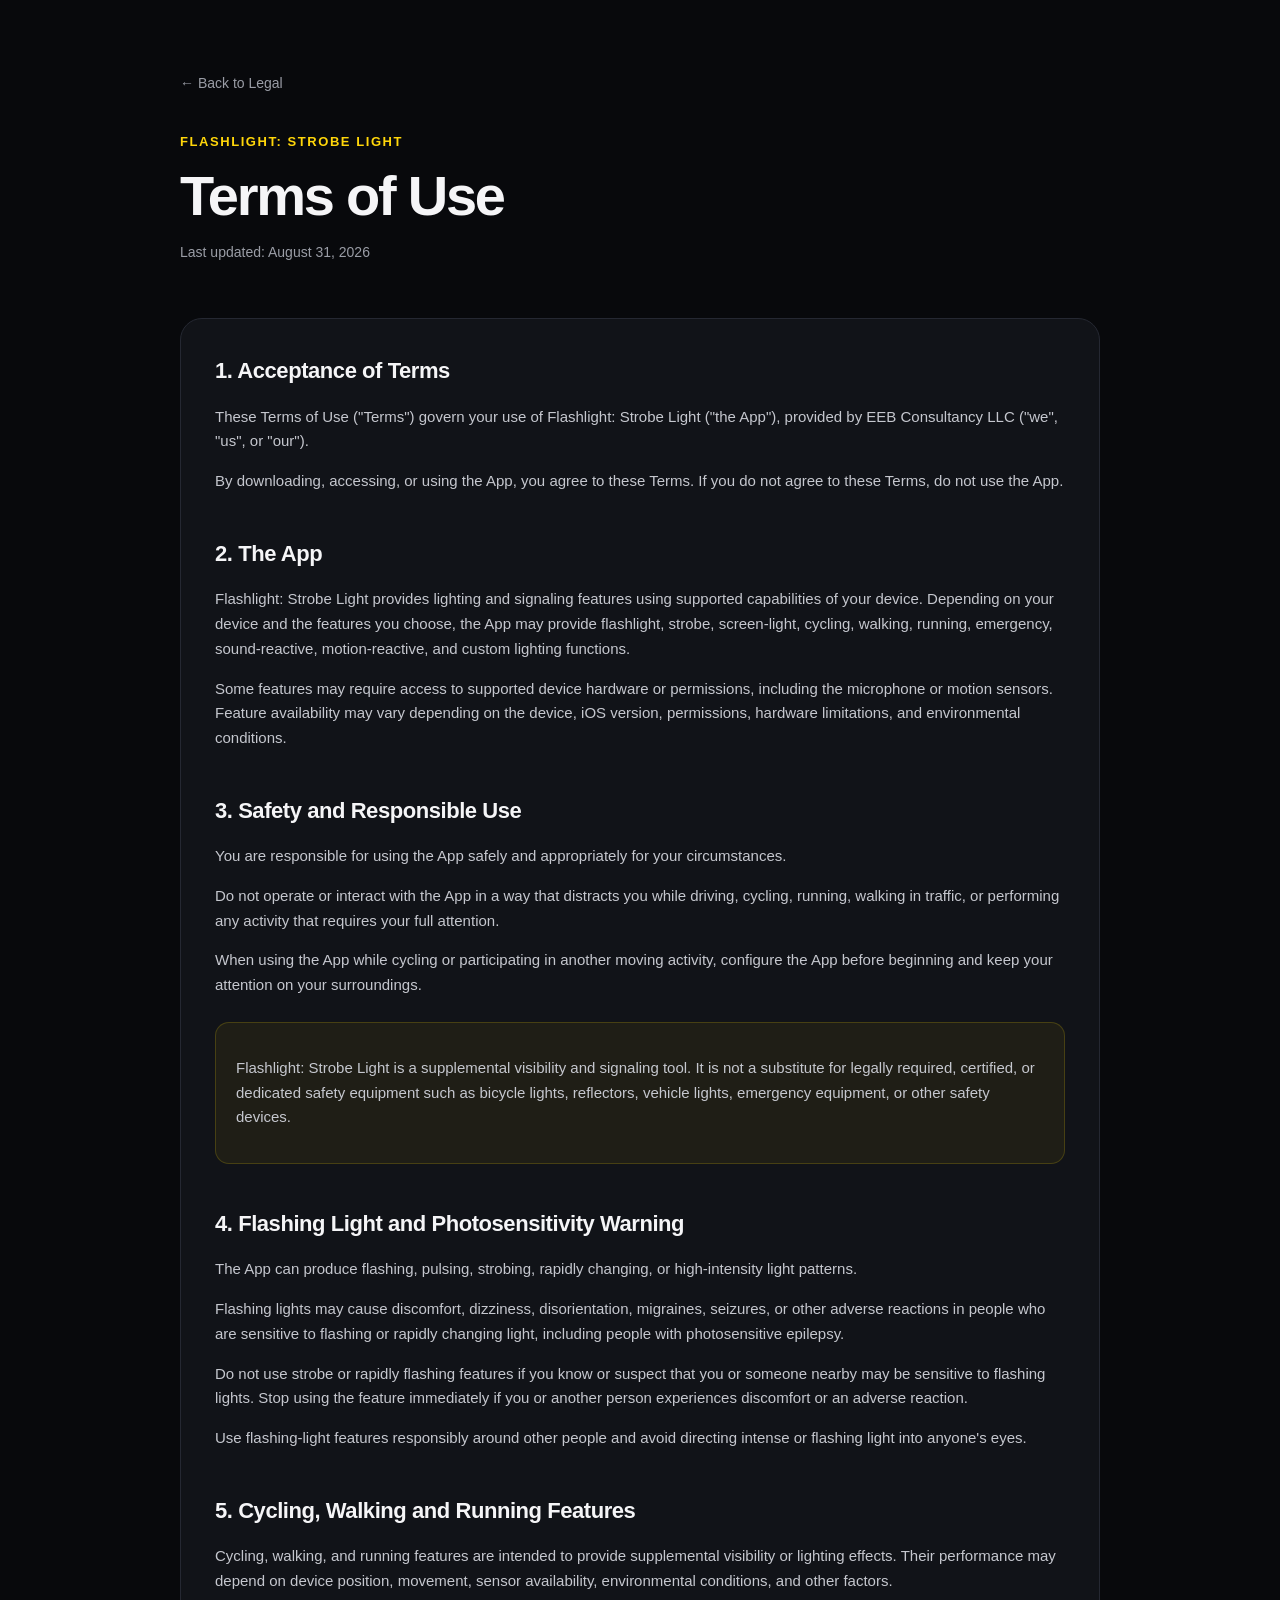
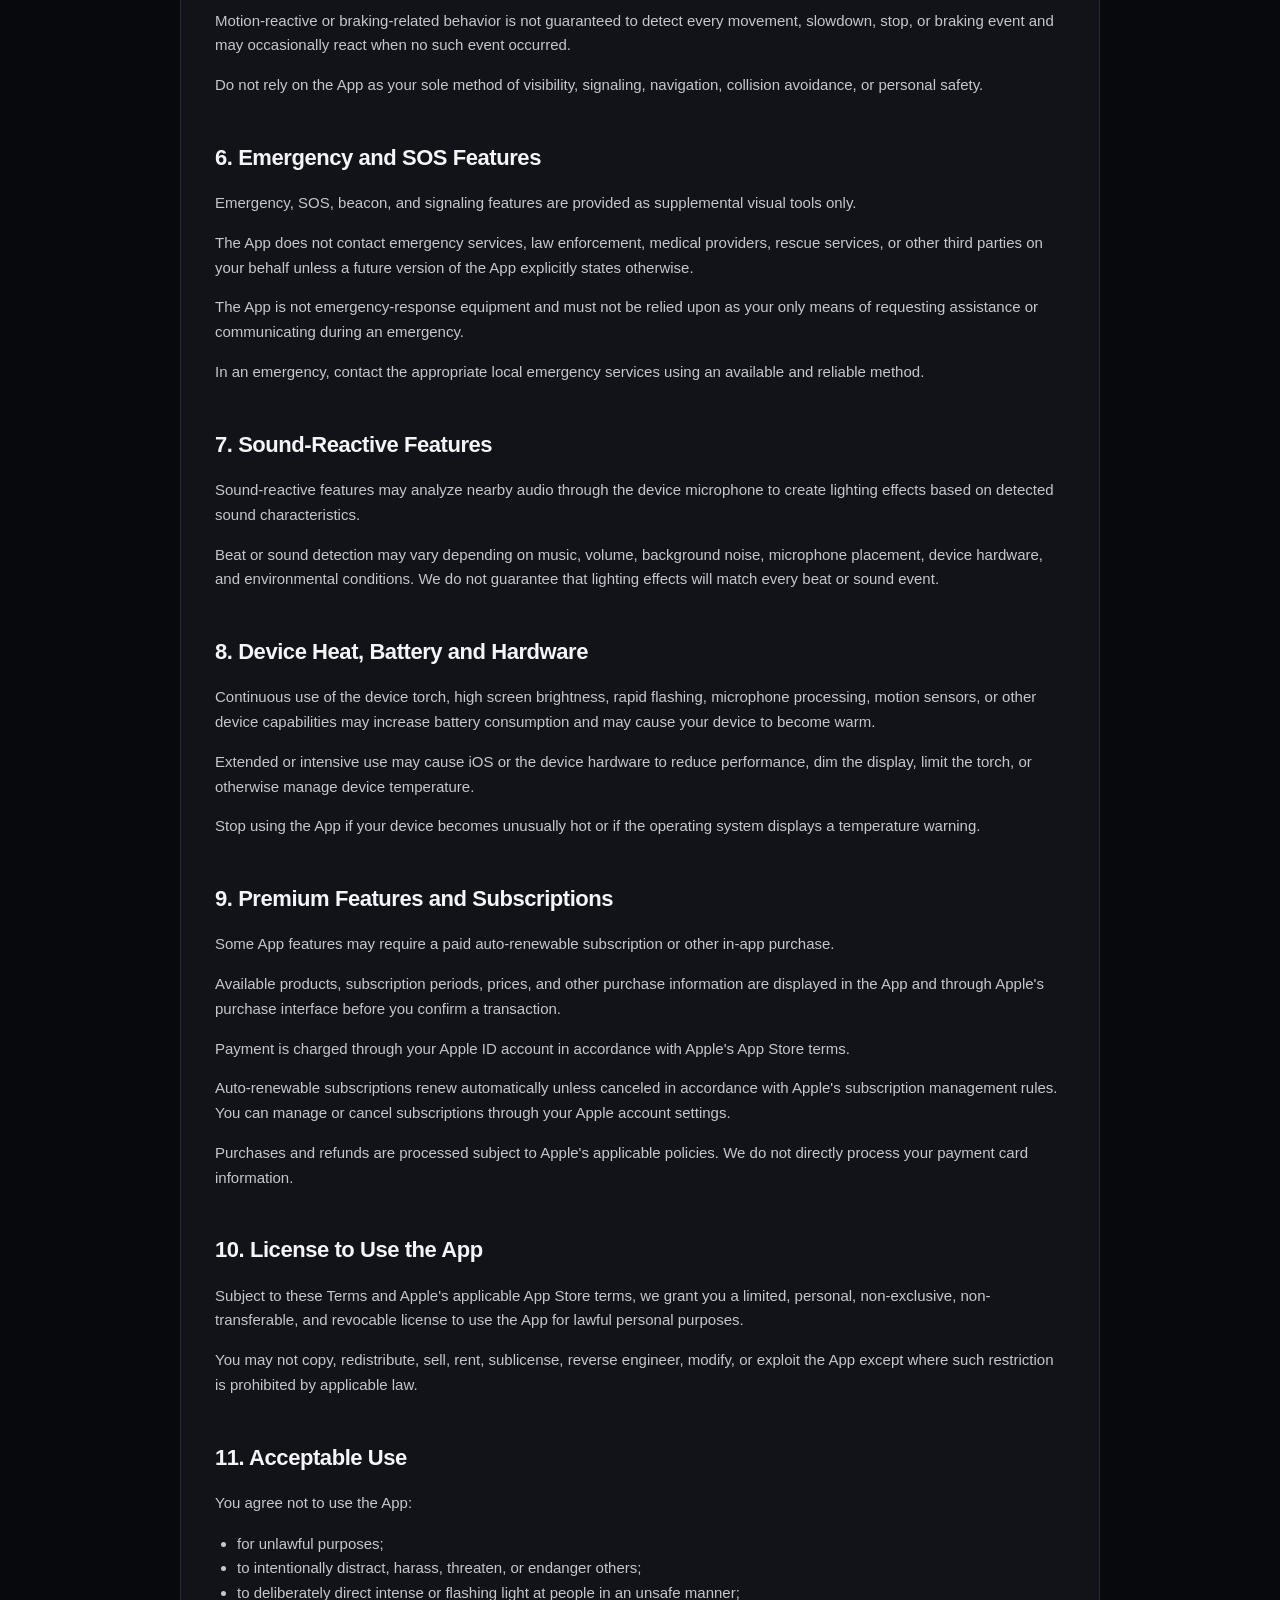
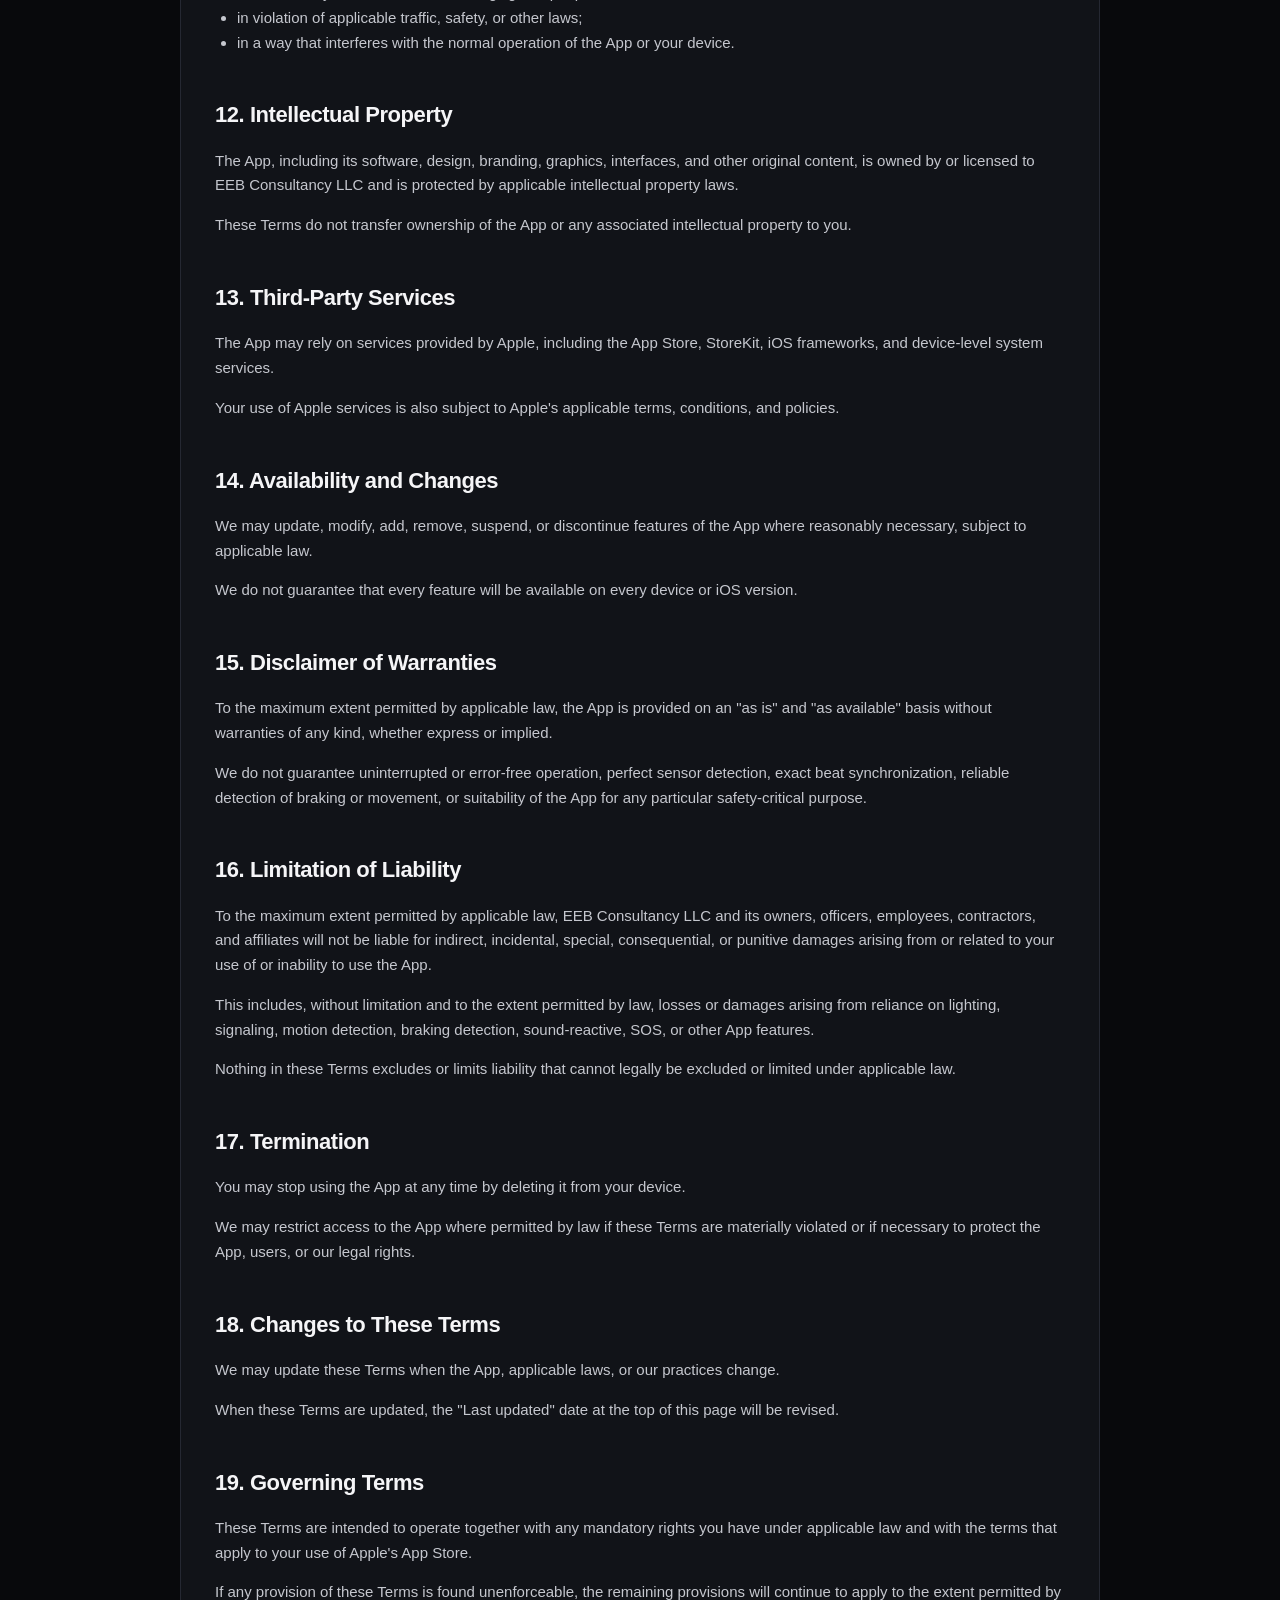
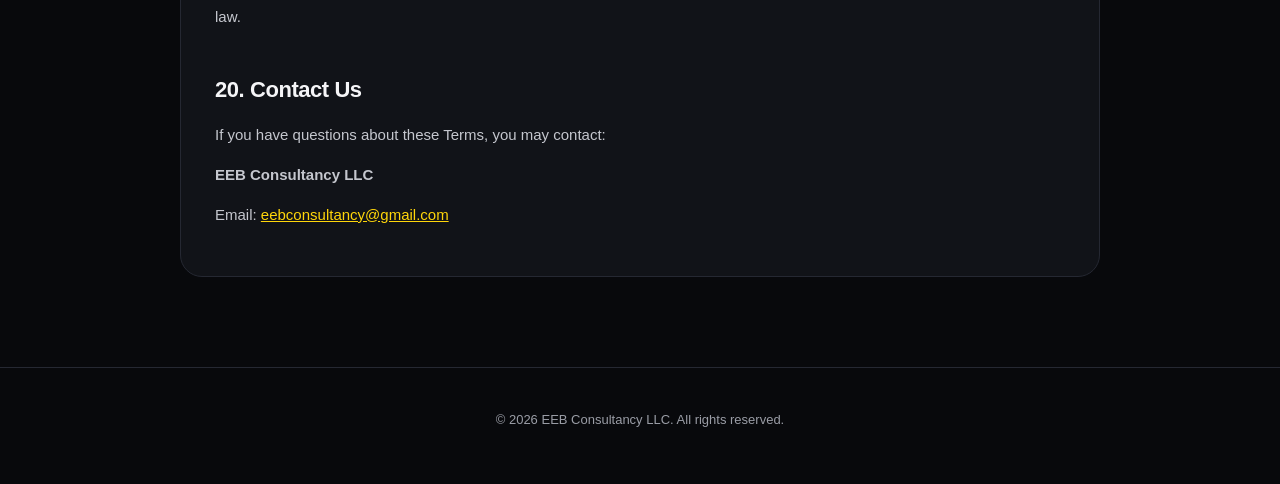
==== terms.html @ 827551e3 "Create terms.html" ====
<!DOCTYPE html>
<html lang="en">
<head>
  <meta charset="UTF-8">
  <meta name="viewport" content="width=device-width, initial-scale=1.0">

  <title>Terms of Use — Flashlight: Strobe Light</title>

  <meta
    name="description"
    content="Terms of Use for Flashlight: Strobe Light by EEB Consultancy LLC."
  >

  <meta name="robots" content="index, follow">
  <link rel="stylesheet" href="styles.css">
</head>

<body>

  <main class="container legal-page">

    <header class="legal-page-header">
      <a class="back-link" href="index.html">← Back to Legal</a>

      <p class="eyebrow">Flashlight: Strobe Light</p>
      <h1>Terms of Use</h1>
      <p class="last-updated">Last updated: August 31, 2026</p>
    </header>

    <article class="legal-content">

      <h2>1. Acceptance of Terms</h2>

      <p>
        These Terms of Use ("Terms") govern your use of
        Flashlight: Strobe Light ("the App"), provided by
        EEB Consultancy LLC ("we", "us", or "our").
      </p>

      <p>
        By downloading, accessing, or using the App, you agree to these
        Terms. If you do not agree to these Terms, do not use the App.
      </p>


      <h2>2. The App</h2>

      <p>
        Flashlight: Strobe Light provides lighting and signaling
        features using supported capabilities of your device.
        Depending on your device and the features you choose, the App
        may provide flashlight, strobe, screen-light, cycling, walking,
        running, emergency, sound-reactive, motion-reactive, and custom
        lighting functions.
      </p>

      <p>
        Some features may require access to supported device hardware
        or permissions, including the microphone or motion sensors.
        Feature availability may vary depending on the device, iOS
        version, permissions, hardware limitations, and environmental
        conditions.
      </p>


      <h2>3. Safety and Responsible Use</h2>

      <p>
        You are responsible for using the App safely and appropriately
        for your circumstances.
      </p>

      <p>
        Do not operate or interact with the App in a way that distracts
        you while driving, cycling, running, walking in traffic, or
        performing any activity that requires your full attention.
      </p>

      <p>
        When using the App while cycling or participating in another
        moving activity, configure the App before beginning and keep
        your attention on your surroundings.
      </p>

      <div class="notice">
        <p>
          Flashlight: Strobe Light is a supplemental visibility and
          signaling tool. It is not a substitute for legally required,
          certified, or dedicated safety equipment such as bicycle
          lights, reflectors, vehicle lights, emergency equipment, or
          other safety devices.
        </p>
      </div>


      <h2>4. Flashing Light and Photosensitivity Warning</h2>

      <p>
        The App can produce flashing, pulsing, strobing, rapidly
        changing, or high-intensity light patterns.
      </p>

      <p>
        Flashing lights may cause discomfort, dizziness, disorientation,
        migraines, seizures, or other adverse reactions in people who
        are sensitive to flashing or rapidly changing light, including
        people with photosensitive epilepsy.
      </p>

      <p>
        Do not use strobe or rapidly flashing features if you know or
        suspect that you or someone nearby may be sensitive to flashing
        lights. Stop using the feature immediately if you or another
        person experiences discomfort or an adverse reaction.
      </p>

      <p>
        Use flashing-light features responsibly around other people
        and avoid directing intense or flashing light into anyone's
        eyes.
      </p>


      <h2>5. Cycling, Walking and Running Features</h2>

      <p>
        Cycling, walking, and running features are intended to provide
        supplemental visibility or lighting effects. Their performance
        may depend on device position, movement, sensor availability,
        environmental conditions, and other factors.
      </p>

      <p>
        Motion-reactive or braking-related behavior is not guaranteed
        to detect every movement, slowdown, stop, or braking event and
        may occasionally react when no such event occurred.
      </p>

      <p>
        Do not rely on the App as your sole method of visibility,
        signaling, navigation, collision avoidance, or personal safety.
      </p>


      <h2>6. Emergency and SOS Features</h2>

      <p>
        Emergency, SOS, beacon, and signaling features are provided as
        supplemental visual tools only.
      </p>

      <p>
        The App does not contact emergency services, law enforcement,
        medical providers, rescue services, or other third parties on
        your behalf unless a future version of the App explicitly
        states otherwise.
      </p>

      <p>
        The App is not emergency-response equipment and must not be
        relied upon as your only means of requesting assistance or
        communicating during an emergency.
      </p>

      <p>
        In an emergency, contact the appropriate local emergency
        services using an available and reliable method.
      </p>


      <h2>7. Sound-Reactive Features</h2>

      <p>
        Sound-reactive features may analyze nearby audio through the
        device microphone to create lighting effects based on detected
        sound characteristics.
      </p>

      <p>
        Beat or sound detection may vary depending on music, volume,
        background noise, microphone placement, device hardware, and
        environmental conditions. We do not guarantee that lighting
        effects will match every beat or sound event.
      </p>


      <h2>8. Device Heat, Battery and Hardware</h2>

      <p>
        Continuous use of the device torch, high screen brightness,
        rapid flashing, microphone processing, motion sensors, or other
        device capabilities may increase battery consumption and may
        cause your device to become warm.
      </p>

      <p>
        Extended or intensive use may cause iOS or the device hardware
        to reduce performance, dim the display, limit the torch, or
        otherwise manage device temperature.
      </p>

      <p>
        Stop using the App if your device becomes unusually hot or if
        the operating system displays a temperature warning.
      </p>


      <h2>9. Premium Features and Subscriptions</h2>

      <p>
        Some App features may require a paid auto-renewable
        subscription or other in-app purchase.
      </p>

      <p>
        Available products, subscription periods, prices, and other
        purchase information are displayed in the App and through
        Apple's purchase interface before you confirm a transaction.
      </p>

      <p>
        Payment is charged through your Apple ID account in accordance
        with Apple's App Store terms.
      </p>

      <p>
        Auto-renewable subscriptions renew automatically unless
        canceled in accordance with Apple's subscription management
        rules. You can manage or cancel subscriptions through your
        Apple account settings.
      </p>

      <p>
        Purchases and refunds are processed subject to Apple's
        applicable policies. We do not directly process your payment
        card information.
      </p>


      <h2>10. License to Use the App</h2>

      <p>
        Subject to these Terms and Apple's applicable App Store terms,
        we grant you a limited, personal, non-exclusive,
        non-transferable, and revocable license to use the App for
        lawful personal purposes.
      </p>

      <p>
        You may not copy, redistribute, sell, rent, sublicense,
        reverse engineer, modify, or exploit the App except where such
        restriction is prohibited by applicable law.
      </p>


      <h2>11. Acceptable Use</h2>

      <p>
        You agree not to use the App:
      </p>

      <ul>
        <li>for unlawful purposes;</li>
        <li>to intentionally distract, harass, threaten, or endanger others;</li>
        <li>to deliberately direct intense or flashing light at people in an unsafe manner;</li>
        <li>in violation of applicable traffic, safety, or other laws;</li>
        <li>in a way that interferes with the normal operation of the App or your device.</li>
      </ul>


      <h2>12. Intellectual Property</h2>

      <p>
        The App, including its software, design, branding, graphics,
        interfaces, and other original content, is owned by or licensed
        to EEB Consultancy LLC and is protected by applicable
        intellectual property laws.
      </p>

      <p>
        These Terms do not transfer ownership of the App or any
        associated intellectual property to you.
      </p>


      <h2>13. Third-Party Services</h2>

      <p>
        The App may rely on services provided by Apple, including the
        App Store, StoreKit, iOS frameworks, and device-level system
        services.
      </p>

      <p>
        Your use of Apple services is also subject to Apple's
        applicable terms, conditions, and policies.
      </p>


      <h2>14. Availability and Changes</h2>

      <p>
        We may update, modify, add, remove, suspend, or discontinue
        features of the App where reasonably necessary, subject to
        applicable law.
      </p>

      <p>
        We do not guarantee that every feature will be available on
        every device or iOS version.
      </p>


      <h2>15. Disclaimer of Warranties</h2>

      <p>
        To the maximum extent permitted by applicable law, the App is
        provided on an "as is" and "as available" basis without
        warranties of any kind, whether express or implied.
      </p>

      <p>
        We do not guarantee uninterrupted or error-free operation,
        perfect sensor detection, exact beat synchronization, reliable
        detection of braking or movement, or suitability of the App
        for any particular safety-critical purpose.
      </p>


      <h2>16. Limitation of Liability</h2>

      <p>
        To the maximum extent permitted by applicable law,
        EEB Consultancy LLC and its owners, officers, employees,
        contractors, and affiliates will not be liable for indirect,
        incidental, special, consequential, or punitive damages arising
        from or related to your use of or inability to use the App.
      </p>

      <p>
        This includes, without limitation and to the extent permitted
        by law, losses or damages arising from reliance on lighting,
        signaling, motion detection, braking detection, sound-reactive,
        SOS, or other App features.
      </p>

      <p>
        Nothing in these Terms excludes or limits liability that cannot
        legally be excluded or limited under applicable law.
      </p>


      <h2>17. Termination</h2>

      <p>
        You may stop using the App at any time by deleting it from your
        device.
      </p>

      <p>
        We may restrict access to the App where permitted by law if
        these Terms are materially violated or if necessary to protect
        the App, users, or our legal rights.
      </p>


      <h2>18. Changes to These Terms</h2>

      <p>
        We may update these Terms when the App, applicable laws, or our
        practices change.
      </p>

      <p>
        When these Terms are updated, the "Last updated" date at the
        top of this page will be revised.
      </p>


      <h2>19. Governing Terms</h2>

      <p>
        These Terms are intended to operate together with any mandatory
        rights you have under applicable law and with the terms that
        apply to your use of Apple's App Store.
      </p>

      <p>
        If any provision of these Terms is found unenforceable, the
        remaining provisions will continue to apply to the extent
        permitted by law.
      </p>


      <h2>20. Contact Us</h2>

      <p>
        If you have questions about these Terms, you may contact:
      </p>

      <p>
        <strong>EEB Consultancy LLC</strong>
      </p>

      <p>
        Email:
        <a href="mailto:eebconsultancy@gmail.com">
          eebconsultancy@gmail.com
        </a>
      </p>

    </article>

  </main>

  <footer class="site-footer">
    <div class="container">
      <p>© 2026 EEB Consultancy LLC. All rights reserved.</p>
    </div>
  </footer>

</body>
</html>
---- styles.css ----
:root {
  --bg: #08090c;
  --surface: #111318;
  --surface-hover: #171a20;
  --border: #252832;
  --text: #f5f5f7;
  --muted: #9a9da6;
  --accent: #ffd60a;
  --max-width: 920px;
}

* {
  box-sizing: border-box;
}

html {
  scroll-behavior: smooth;
}

body {
  margin: 0;
  min-height: 100vh;
  background: var(--bg);
  color: var(--text);
  font-family: -apple-system, BlinkMacSystemFont, "SF Pro Display",
    "SF Pro Text", "Helvetica Neue", Arial, sans-serif;
  -webkit-font-smoothing: antialiased;
  line-height: 1.65;
}

.container {
  width: min(calc(100% - 40px), var(--max-width));
  margin: 0 auto;
}

.site-header {
  padding: 100px 0 60px;
  text-align: center;
}

.eyebrow {
  margin: 0 0 14px;
  color: var(--accent);
  font-size: 13px;
  font-weight: 700;
  letter-spacing: 0.12em;
  text-transform: uppercase;
}

h1 {
  margin: 0;
  font-size: clamp(38px, 7vw, 64px);
  line-height: 1.05;
  letter-spacing: -0.04em;
}

.subtitle {
  max-width: 580px;
  margin: 22px auto 0;
  color: var(--muted);
  font-size: 18px;
}

.legal-grid {
  display: grid;
  grid-template-columns: repeat(2, 1fr);
  gap: 18px;
  padding-bottom: 90px;
}

.legal-card {
  min-height: 230px;
  padding: 30px;
  display: flex;
  justify-content: space-between;
  align-items: flex-start;
  gap: 20px;
  background: var(--surface);
  border: 1px solid var(--border);
  border-radius: 22px;
  color: var(--text);
  text-decoration: none;
  transition:
    transform 0.2s ease,
    background 0.2s ease,
    border-color 0.2s ease;
}

.legal-card:hover {
  transform: translateY(-3px);
  background: var(--surface-hover);
  border-color: #3a3e49;
}

.card-label {
  margin: 0 0 14px;
  color: var(--accent);
  font-size: 12px;
  font-weight: 700;
  letter-spacing: 0.12em;
}

.legal-card h2 {
  margin: 0 0 12px;
  font-size: 25px;
  letter-spacing: -0.02em;
}

.legal-card p:not(.card-label) {
  margin: 0;
  color: var(--muted);
  font-size: 15px;
}

.card-arrow {
  color: var(--accent);
  font-size: 27px;
  line-height: 1;
}

.site-footer {
  padding: 28px 0 40px;
  border-top: 1px solid var(--border);
  color: var(--muted);
  text-align: center;
  font-size: 13px;
}

/* Legal pages */

.legal-page {
  padding-bottom: 90px;
}

.legal-page-header {
  padding: 70px 0 40px;
}

.back-link {
  display: inline-block;
  margin-bottom: 36px;
  color: var(--muted);
  text-decoration: none;
  font-size: 14px;
}

.back-link:hover {
  color: var(--text);
}

.legal-page-header h1 {
  font-size: clamp(36px, 6vw, 56px);
}

.last-updated {
  margin-top: 16px;
  color: var(--muted);
  font-size: 14px;
}

.legal-content {
  padding: 34px;
  background: var(--surface);
  border: 1px solid var(--border);
  border-radius: 22px;
}

.legal-content h2 {
  margin: 42px 0 12px;
  font-size: 22px;
  letter-spacing: -0.02em;
}

.legal-content h2:first-child {
  margin-top: 0;
}

.legal-content h3 {
  margin: 28px 0 10px;
  font-size: 17px;
}

.legal-content p,
.legal-content li {
  color: #c5c7ce;
  font-size: 15px;
}

.legal-content ul {
  padding-left: 22px;
}

.legal-content a {
  color: var(--accent);
}

.notice {
  margin: 24px 0;
  padding: 18px 20px;
  background: rgba(255, 214, 10, 0.06);
  border: 1px solid rgba(255, 214, 10, 0.18);
  border-radius: 14px;
}

@media (max-width: 680px) {
  .site-header {
    padding: 72px 0 44px;
  }

  .legal-grid {
    grid-template-columns: 1fr;
    padding-bottom: 60px;
  }

  .legal-card {
    min-height: 190px;
  }

  .legal-content {
    padding: 24px 20px;
  }

  .legal-page-header {
    padding-top: 44px;
  }
}
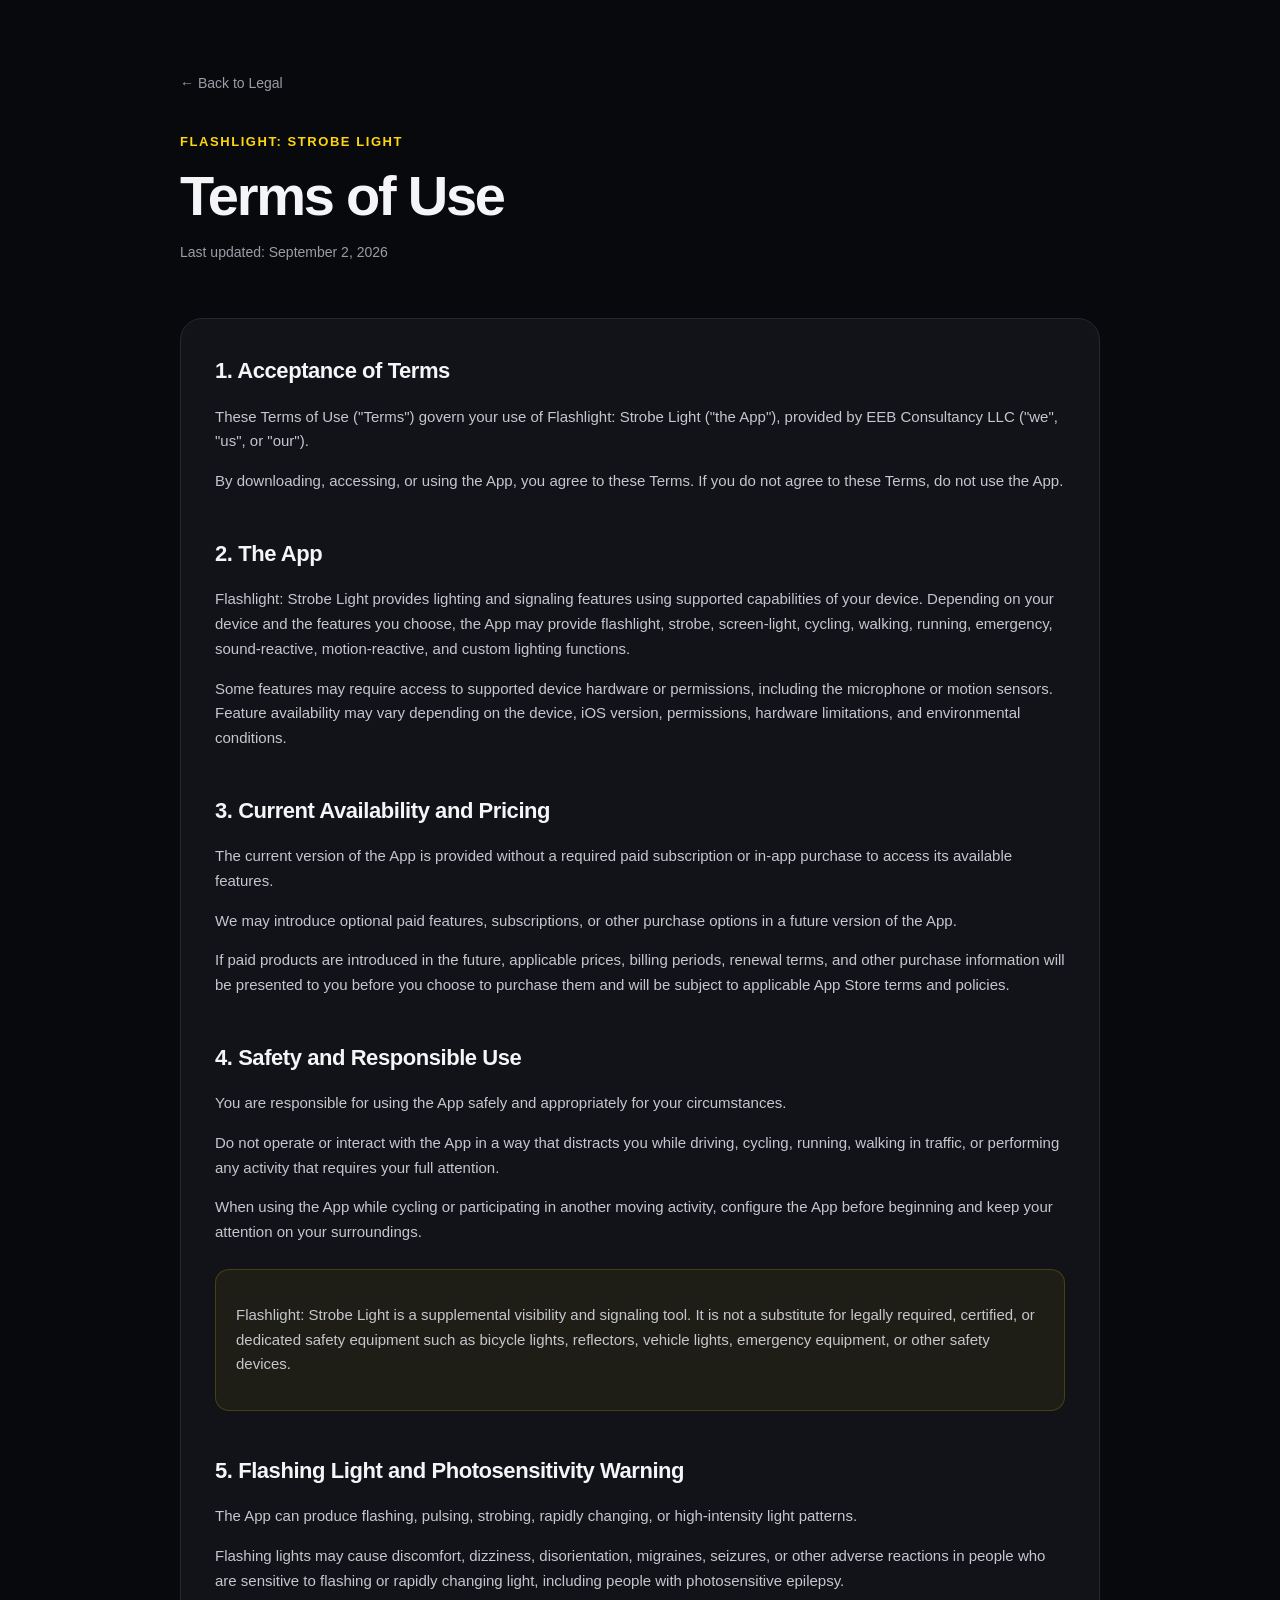
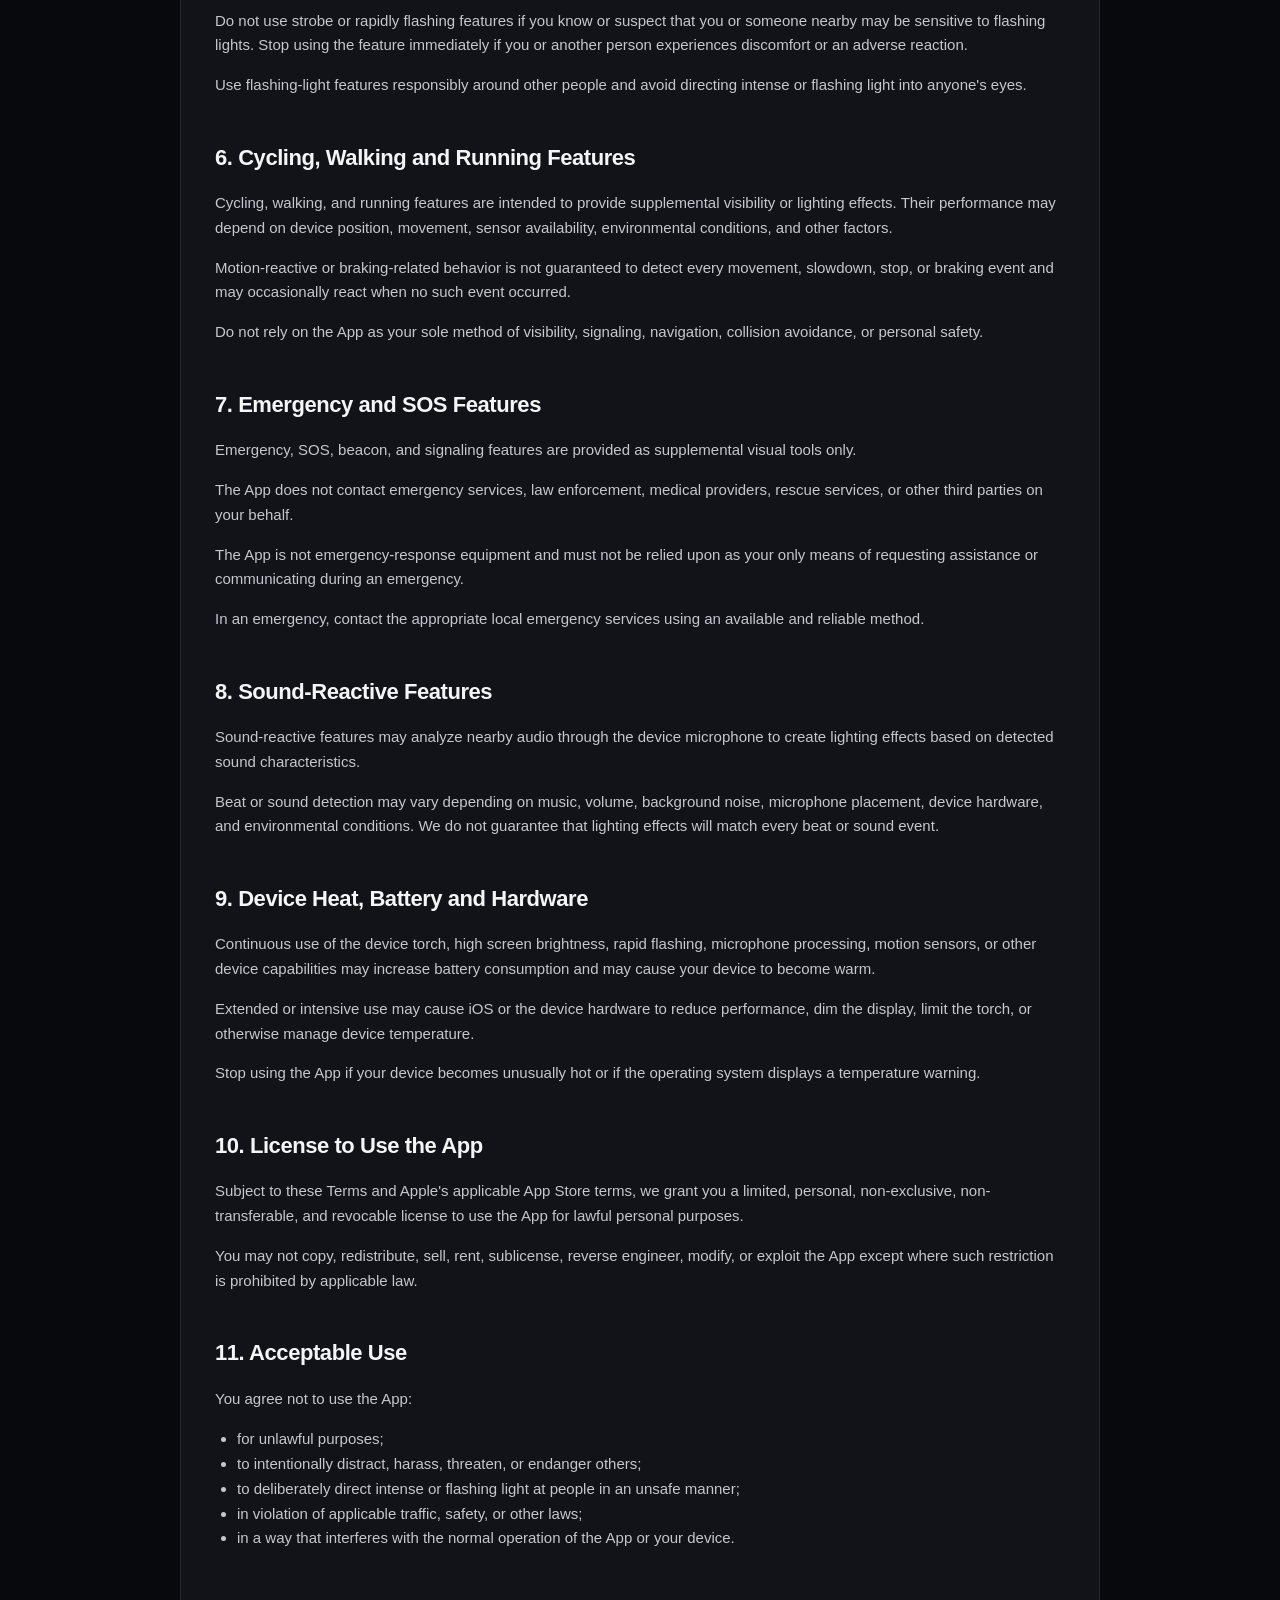
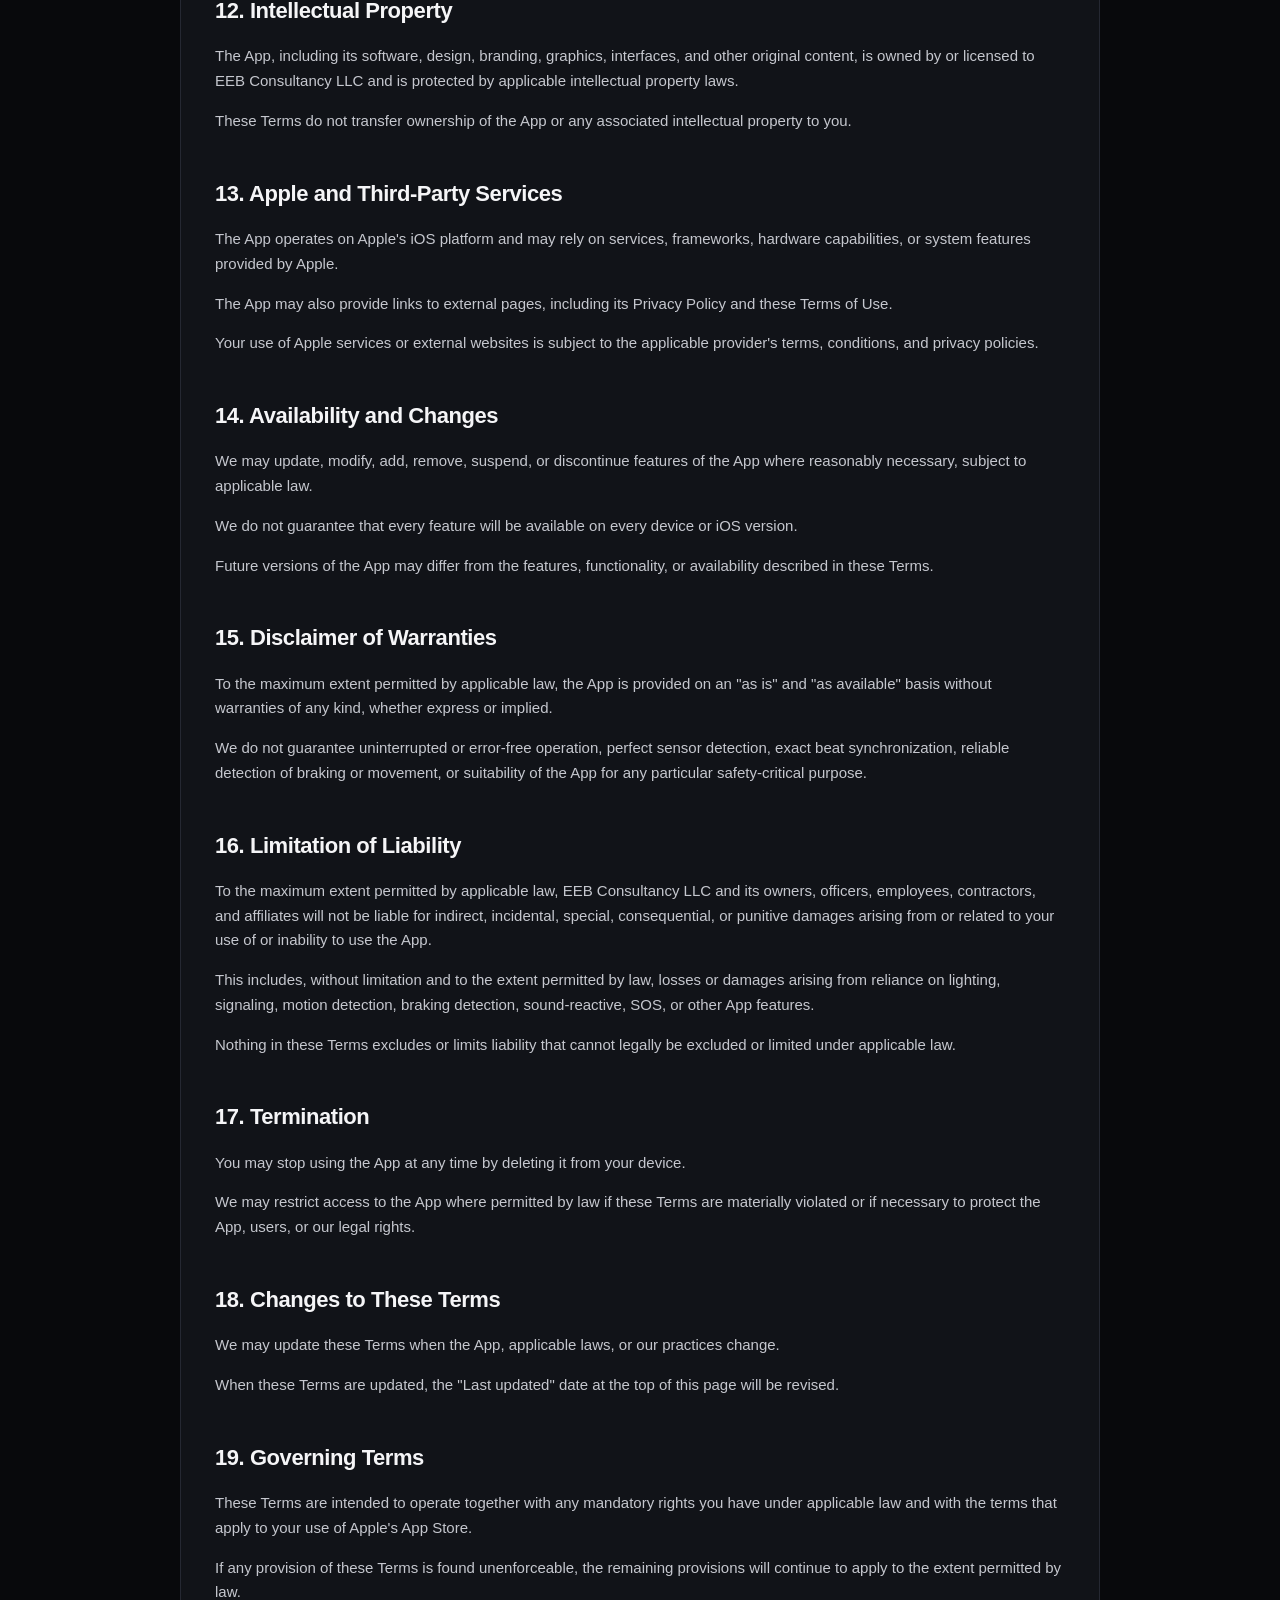
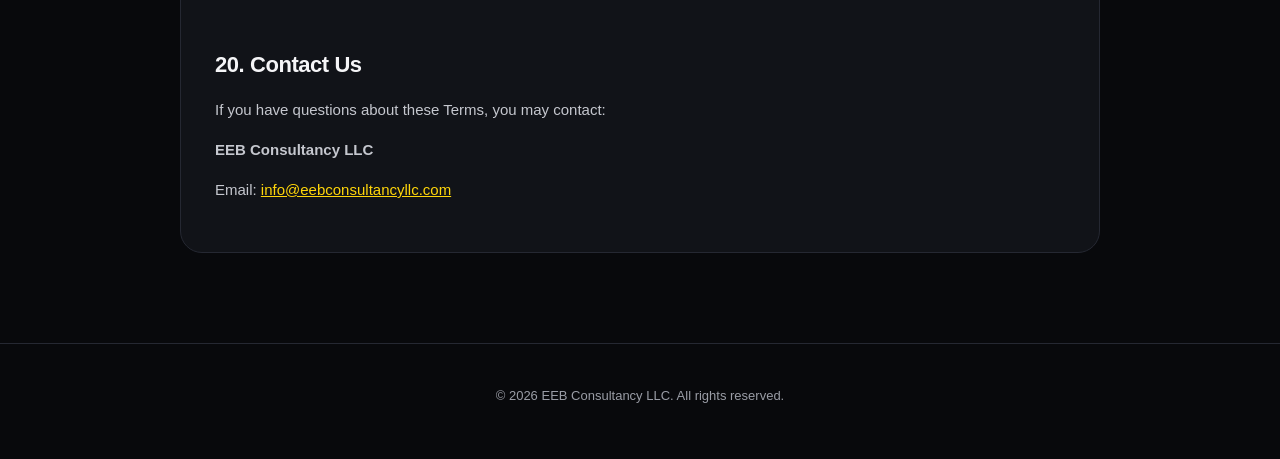
==== commit fddb5e32: "Update terms.html" ====
--- a/terms.html
+++ b/terms.html
@@ -24,7 +24,7 @@
 
       <p class="eyebrow">Flashlight: Strobe Light</p>
       <h1>Terms of Use</h1>
-      <p class="last-updated">Last updated: August 31, 2026</p>
+      <p class="last-updated">Last updated: September 2, 2026</p>
     </header>
 
     <article class="legal-content">
@@ -63,7 +63,29 @@
       </p>
 
 
-      <h2>3. Safety and Responsible Use</h2>
+      <h2>3. Current Availability and Pricing</h2>
+
+      <p>
+        The current version of the App is provided without a required
+        paid subscription or in-app purchase to access its available
+        features.
+      </p>
+
+      <p>
+        We may introduce optional paid features, subscriptions, or
+        other purchase options in a future version of the App.
+      </p>
+
+      <p>
+        If paid products are introduced in the future, applicable
+        prices, billing periods, renewal terms, and other purchase
+        information will be presented to you before you choose to
+        purchase them and will be subject to applicable App Store
+        terms and policies.
+      </p>
+
+
+      <h2>4. Safety and Responsible Use</h2>
 
       <p>
         You are responsible for using the App safely and appropriately
@@ -93,7 +115,7 @@
       </div>
 
 
-      <h2>4. Flashing Light and Photosensitivity Warning</h2>
+      <h2>5. Flashing Light and Photosensitivity Warning</h2>
 
       <p>
         The App can produce flashing, pulsing, strobing, rapidly
@@ -121,7 +143,7 @@
       </p>
 
 
-      <h2>5. Cycling, Walking and Running Features</h2>
+      <h2>6. Cycling, Walking and Running Features</h2>
 
       <p>
         Cycling, walking, and running features are intended to provide
@@ -142,7 +164,7 @@
       </p>
 
 
-      <h2>6. Emergency and SOS Features</h2>
+      <h2>7. Emergency and SOS Features</h2>
 
       <p>
         Emergency, SOS, beacon, and signaling features are provided as
@@ -152,8 +174,7 @@
       <p>
         The App does not contact emergency services, law enforcement,
         medical providers, rescue services, or other third parties on
-        your behalf unless a future version of the App explicitly
-        states otherwise.
+        your behalf.
       </p>
 
       <p>
@@ -168,7 +189,7 @@
       </p>
 
 
-      <h2>7. Sound-Reactive Features</h2>
+      <h2>8. Sound-Reactive Features</h2>
 
       <p>
         Sound-reactive features may analyze nearby audio through the
@@ -184,7 +205,7 @@
       </p>
 
 
-      <h2>8. Device Heat, Battery and Hardware</h2>
+      <h2>9. Device Heat, Battery and Hardware</h2>
 
       <p>
         Continuous use of the device torch, high screen brightness,
@@ -202,38 +223,6 @@
       <p>
         Stop using the App if your device becomes unusually hot or if
         the operating system displays a temperature warning.
-      </p>
-
-
-      <h2>9. Premium Features and Subscriptions</h2>
-
-      <p>
-        Some App features may require a paid auto-renewable
-        subscription or other in-app purchase.
-      </p>
-
-      <p>
-        Available products, subscription periods, prices, and other
-        purchase information are displayed in the App and through
-        Apple's purchase interface before you confirm a transaction.
-      </p>
-
-      <p>
-        Payment is charged through your Apple ID account in accordance
-        with Apple's App Store terms.
-      </p>
-
-      <p>
-        Auto-renewable subscriptions renew automatically unless
-        canceled in accordance with Apple's subscription management
-        rules. You can manage or cancel subscriptions through your
-        Apple account settings.
-      </p>
-
-      <p>
-        Purchases and refunds are processed subject to Apple's
-        applicable policies. We do not directly process your payment
-        card information.
       </p>
 
 
@@ -283,17 +272,23 @@
       </p>
 
 
-      <h2>13. Third-Party Services</h2>
-
-      <p>
-        The App may rely on services provided by Apple, including the
-        App Store, StoreKit, iOS frameworks, and device-level system
-        services.
-      </p>
-
-      <p>
-        Your use of Apple services is also subject to Apple's
-        applicable terms, conditions, and policies.
+      <h2>13. Apple and Third-Party Services</h2>
+
+      <p>
+        The App operates on Apple's iOS platform and may rely on
+        services, frameworks, hardware capabilities, or system features
+        provided by Apple.
+      </p>
+
+      <p>
+        The App may also provide links to external pages, including its
+        Privacy Policy and these Terms of Use.
+      </p>
+
+      <p>
+        Your use of Apple services or external websites is subject to
+        the applicable provider's terms, conditions, and privacy
+        policies.
       </p>
 
 
@@ -308,6 +303,11 @@
       <p>
         We do not guarantee that every feature will be available on
         every device or iOS version.
+      </p>
+
+      <p>
+        Future versions of the App may differ from the features,
+        functionality, or availability described in these Terms.
       </p>
 
 
@@ -404,8 +404,8 @@
 
       <p>
         Email:
-        <a href="mailto:eebconsultancy@gmail.com">
-          eebconsultancy@gmail.com
+        <a href="mailto:info@eebconsultancyllc.com">
+          info@eebconsultancyllc.com
         </a>
       </p>
 
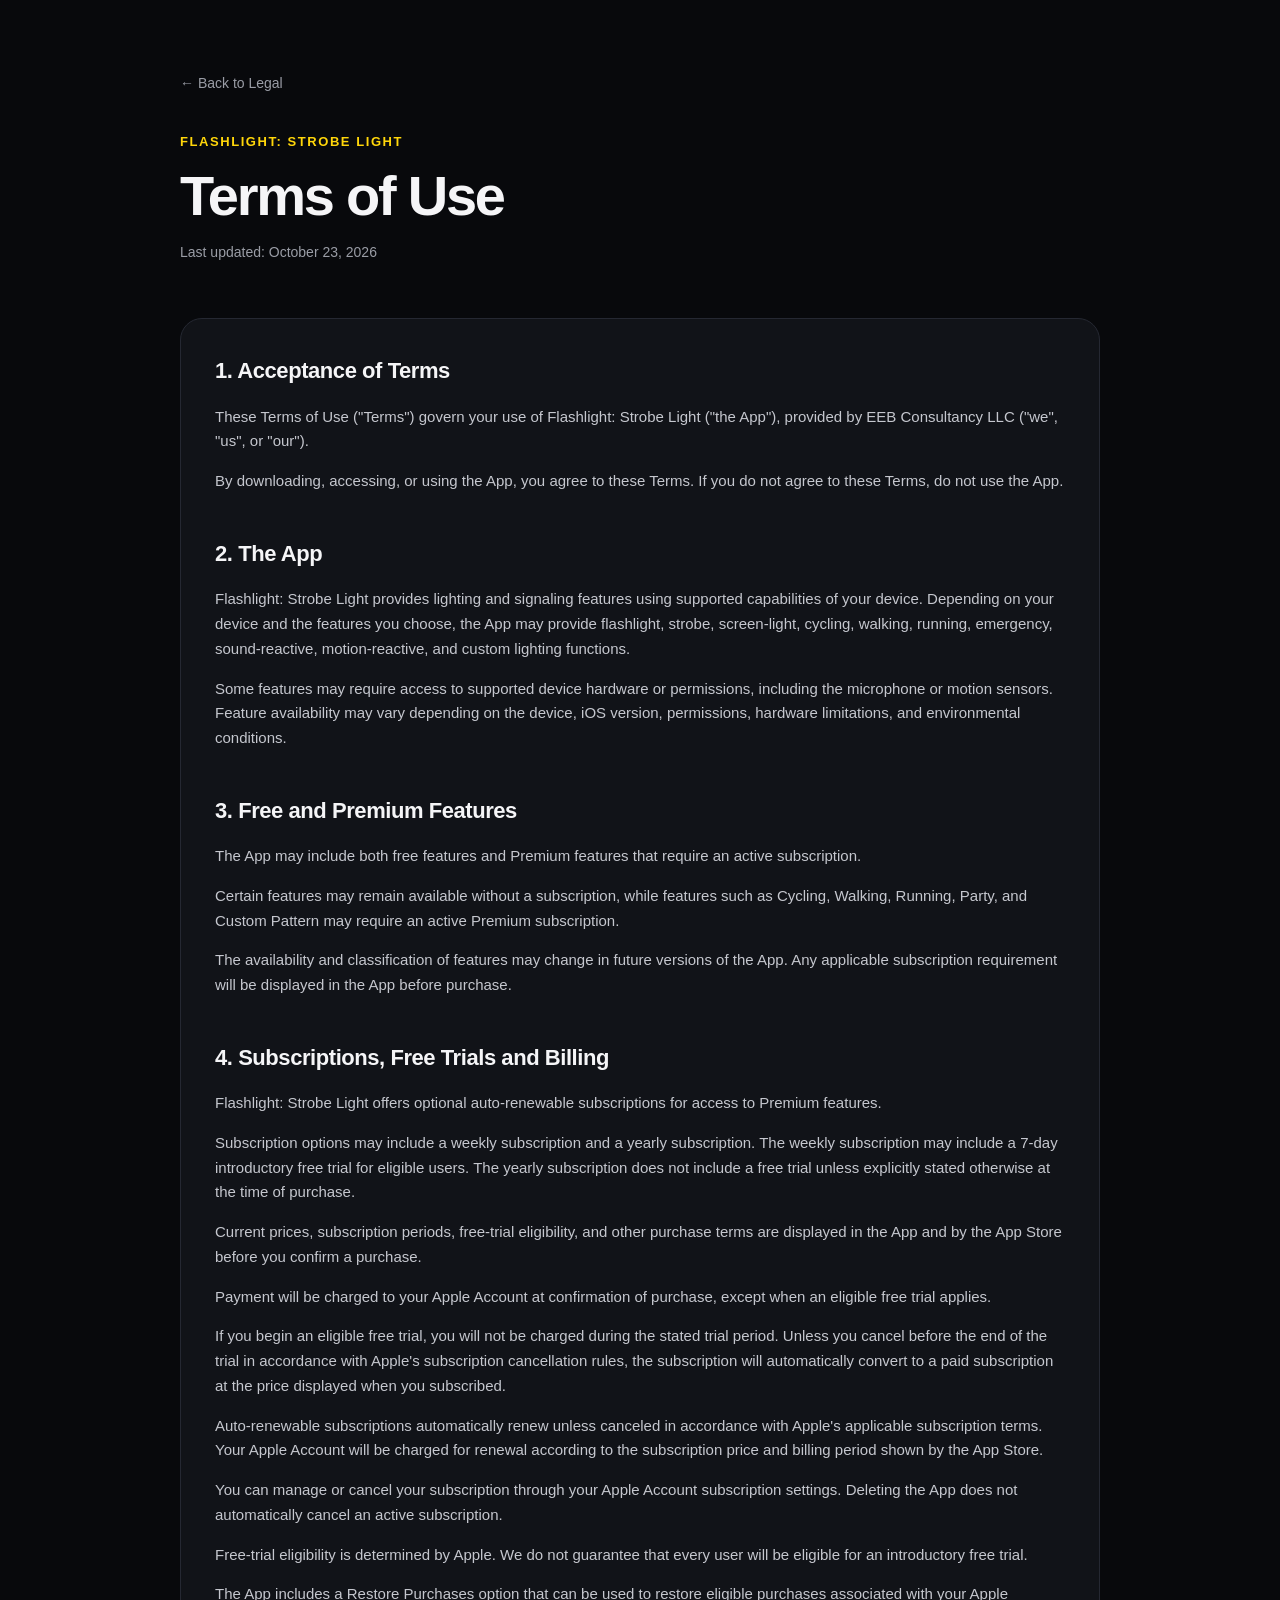
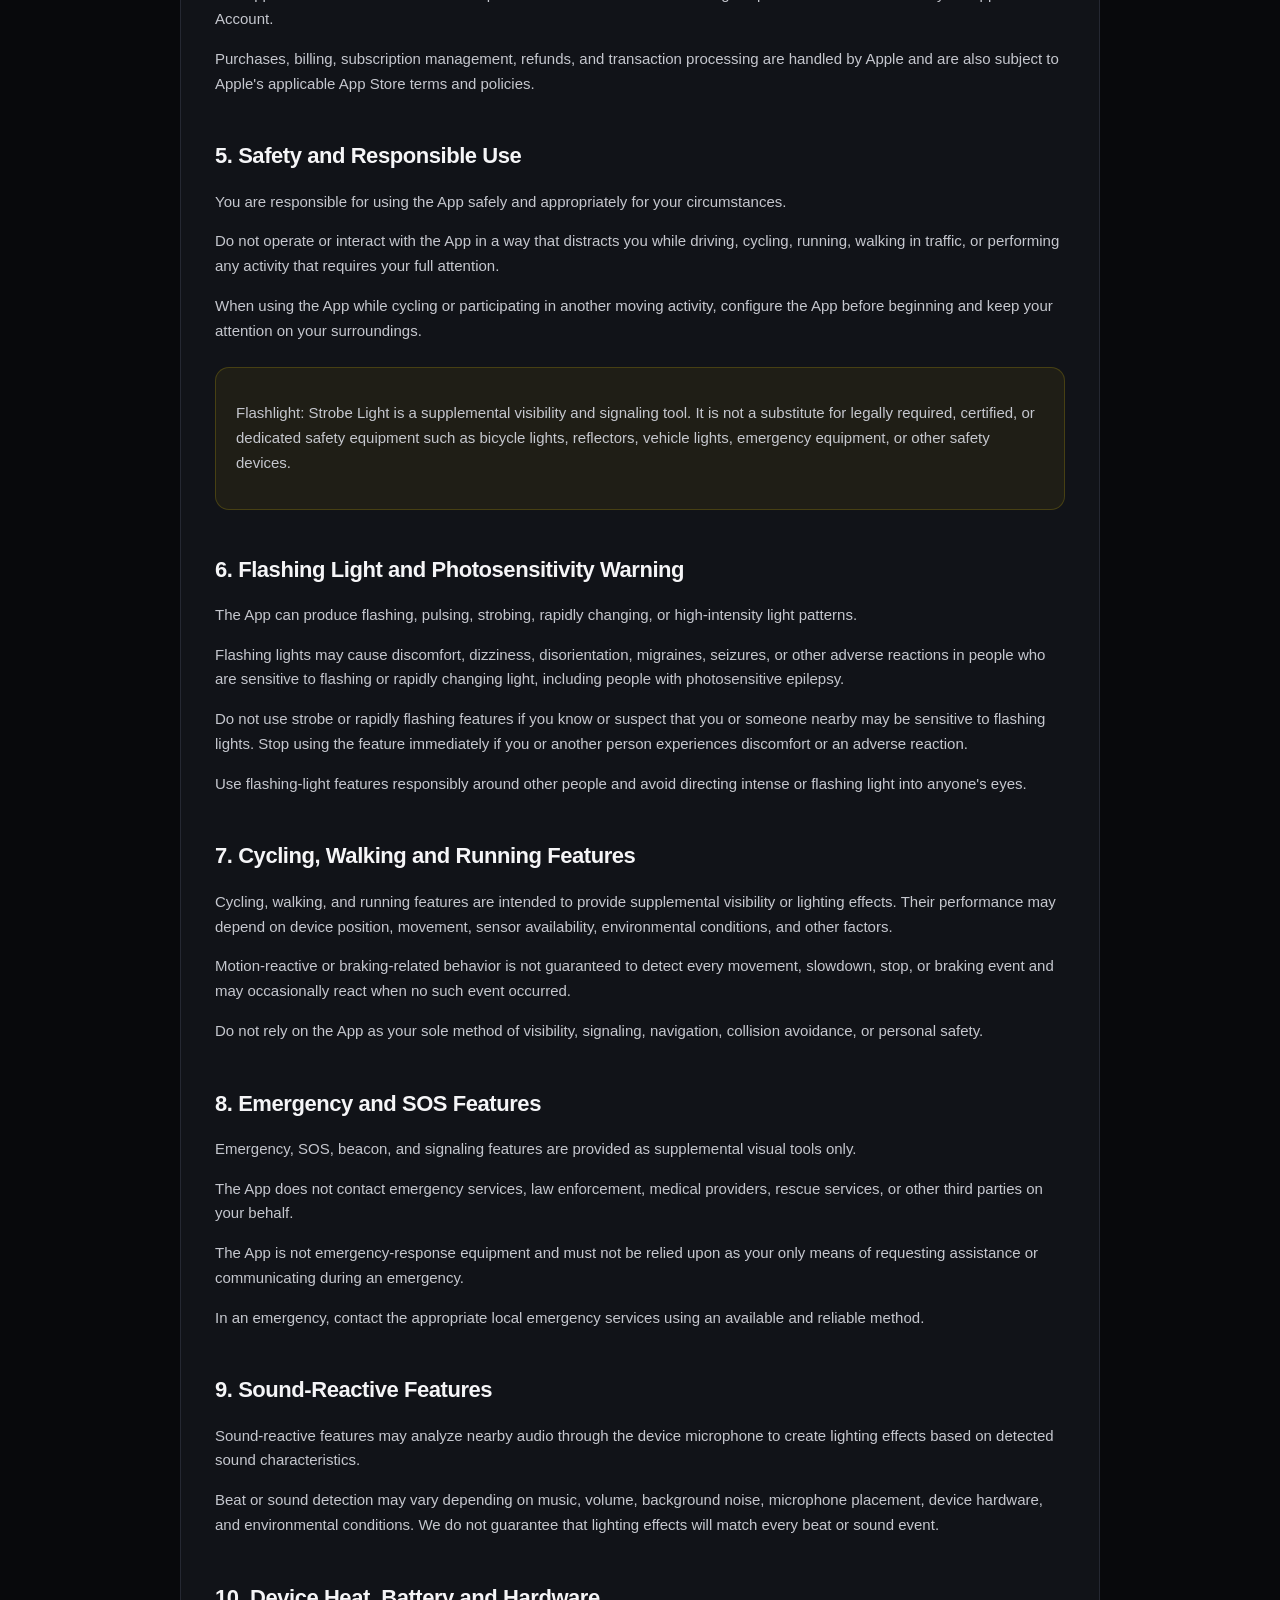
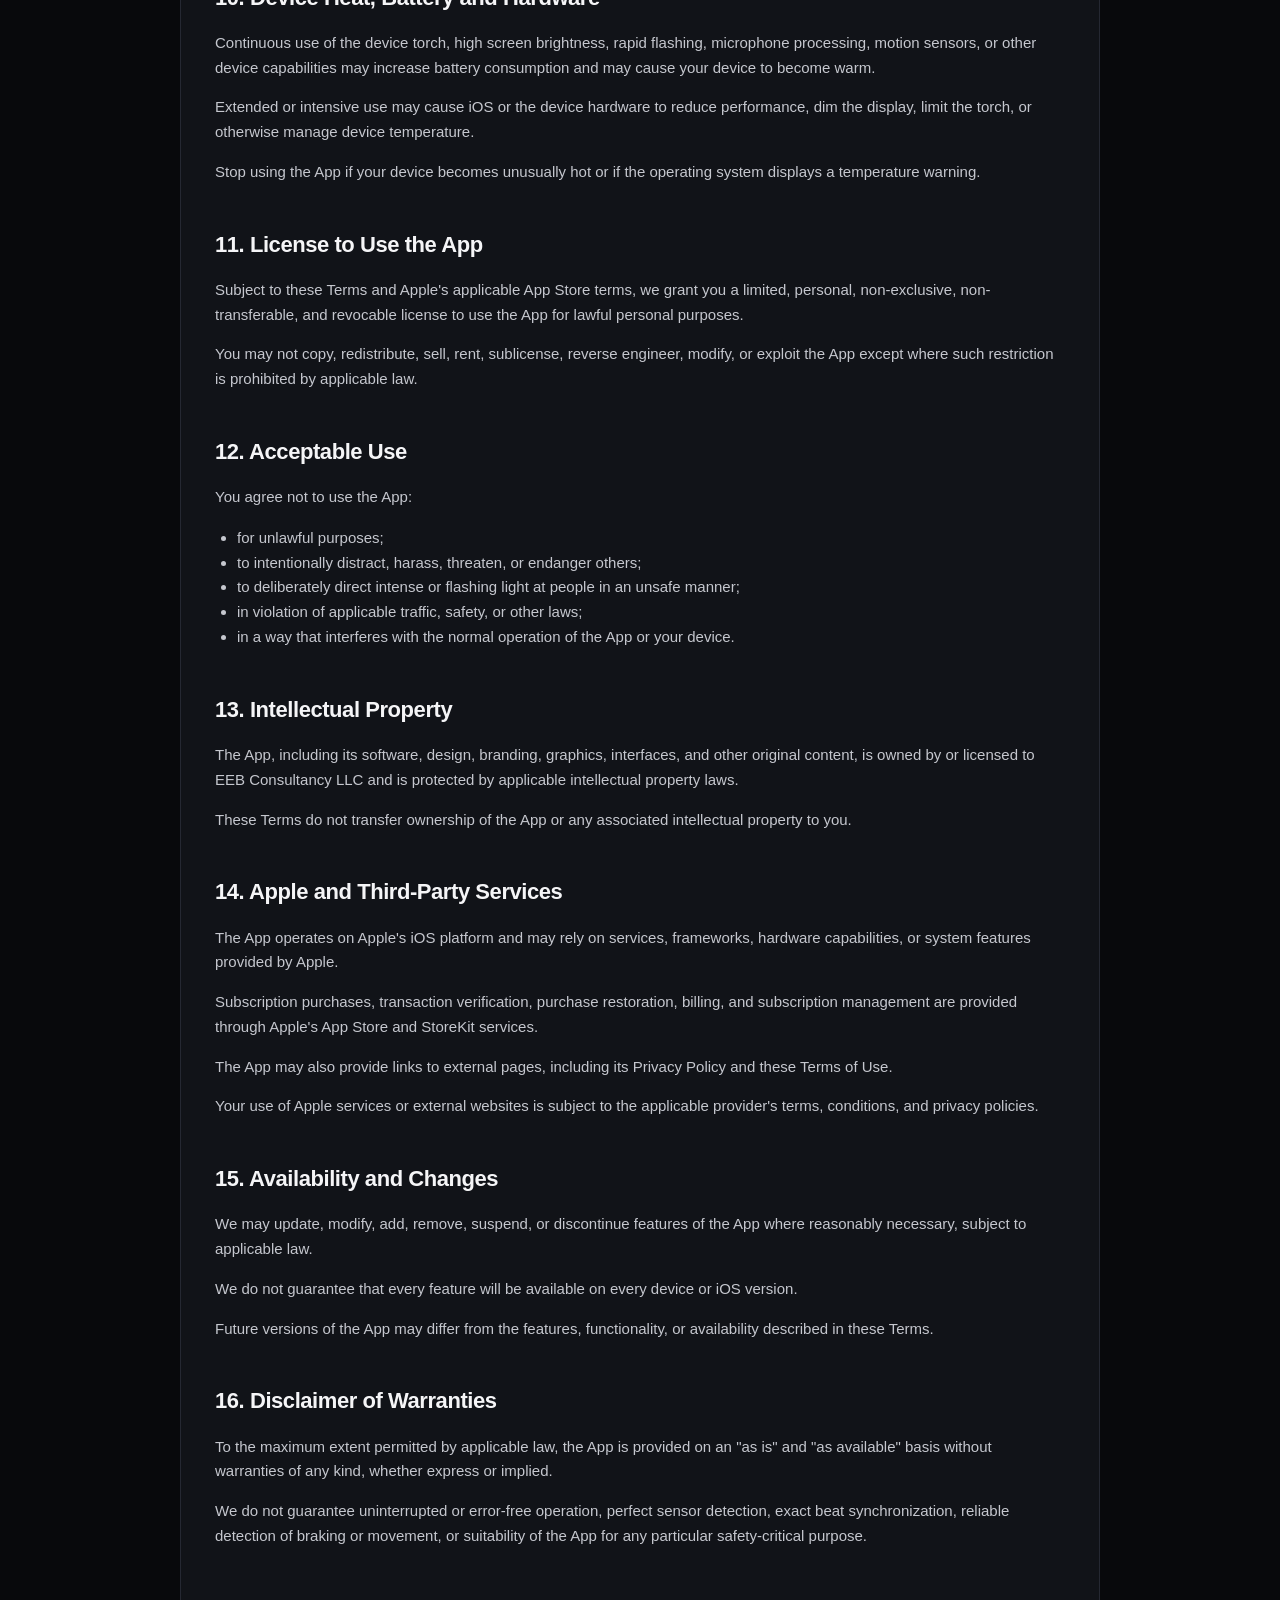
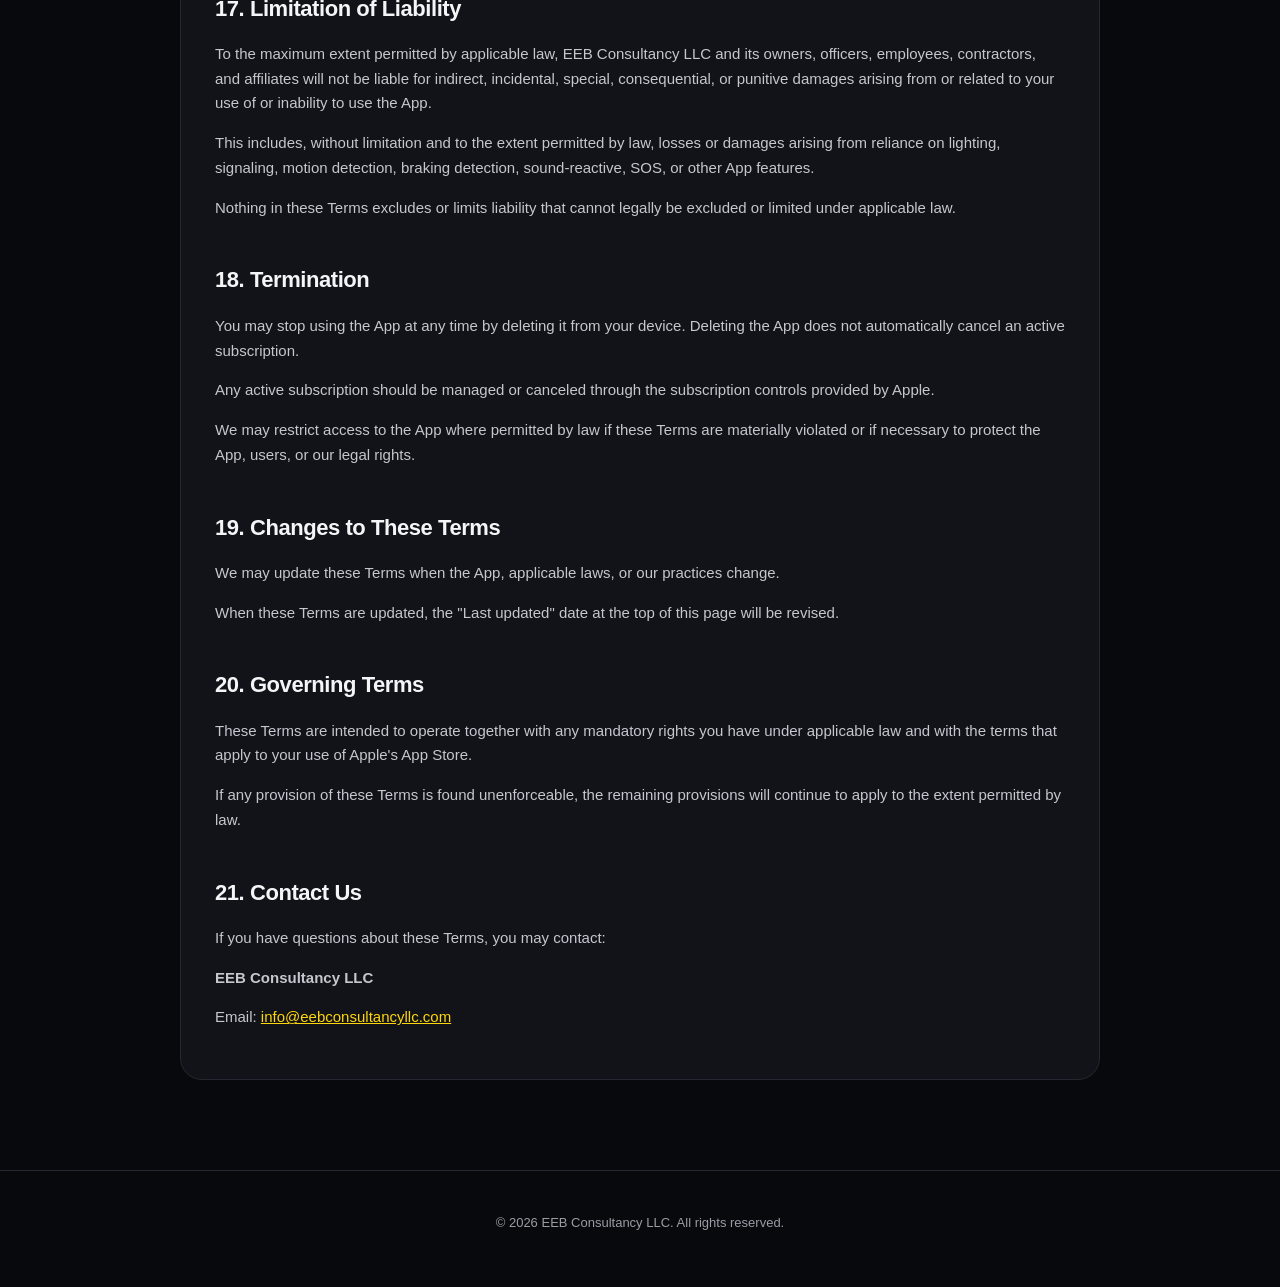
==== commit c969205e: "Update terms.html" ====
--- a/terms.html
+++ b/terms.html
@@ -24,7 +24,7 @@
 
       <p class="eyebrow">Flashlight: Strobe Light</p>
       <h1>Terms of Use</h1>
-      <p class="last-updated">Last updated: September 2, 2026</p>
+      <p class="last-updated">Last updated: October 23, 2026</p>
     </header>
 
     <article class="legal-content">
@@ -63,29 +63,94 @@
       </p>
 
 
-      <h2>3. Current Availability and Pricing</h2>
-
-      <p>
-        The current version of the App is provided without a required
-        paid subscription or in-app purchase to access its available
-        features.
-      </p>
-
-      <p>
-        We may introduce optional paid features, subscriptions, or
-        other purchase options in a future version of the App.
-      </p>
-
-      <p>
-        If paid products are introduced in the future, applicable
-        prices, billing periods, renewal terms, and other purchase
-        information will be presented to you before you choose to
-        purchase them and will be subject to applicable App Store
-        terms and policies.
-      </p>
-
-
-      <h2>4. Safety and Responsible Use</h2>
+      <h2>3. Free and Premium Features</h2>
+
+      <p>
+        The App may include both free features and Premium features
+        that require an active subscription.
+      </p>
+
+      <p>
+        Certain features may remain available without a subscription,
+        while features such as Cycling, Walking, Running, Party, and
+        Custom Pattern may require an active Premium subscription.
+      </p>
+
+      <p>
+        The availability and classification of features may change in
+        future versions of the App. Any applicable subscription
+        requirement will be displayed in the App before purchase.
+      </p>
+
+
+      <h2>4. Subscriptions, Free Trials and Billing</h2>
+
+      <p>
+        Flashlight: Strobe Light offers optional auto-renewable
+        subscriptions for access to Premium features.
+      </p>
+
+      <p>
+        Subscription options may include a weekly subscription and a
+        yearly subscription. The weekly subscription may include a
+        7-day introductory free trial for eligible users. The yearly
+        subscription does not include a free trial unless explicitly
+        stated otherwise at the time of purchase.
+      </p>
+
+      <p>
+        Current prices, subscription periods, free-trial eligibility,
+        and other purchase terms are displayed in the App and by the
+        App Store before you confirm a purchase.
+      </p>
+
+      <p>
+        Payment will be charged to your Apple Account at confirmation
+        of purchase, except when an eligible free trial applies.
+      </p>
+
+      <p>
+        If you begin an eligible free trial, you will not be charged
+        during the stated trial period. Unless you cancel before the
+        end of the trial in accordance with Apple's subscription
+        cancellation rules, the subscription will automatically convert
+        to a paid subscription at the price displayed when you
+        subscribed.
+      </p>
+
+      <p>
+        Auto-renewable subscriptions automatically renew unless
+        canceled in accordance with Apple's applicable subscription
+        terms. Your Apple Account will be charged for renewal according
+        to the subscription price and billing period shown by the App
+        Store.
+      </p>
+
+      <p>
+        You can manage or cancel your subscription through your Apple
+        Account subscription settings. Deleting the App does not
+        automatically cancel an active subscription.
+      </p>
+
+      <p>
+        Free-trial eligibility is determined by Apple. We do not
+        guarantee that every user will be eligible for an introductory
+        free trial.
+      </p>
+
+      <p>
+        The App includes a Restore Purchases option that can be used to
+        restore eligible purchases associated with your Apple Account.
+      </p>
+
+      <p>
+        Purchases, billing, subscription management, refunds, and
+        transaction processing are handled by Apple and are also
+        subject to Apple's applicable App Store terms and policies.
+      </p>
+
+
+      <h2>5. Safety and Responsible Use</h2>
 
       <p>
         You are responsible for using the App safely and appropriately
@@ -115,7 +180,7 @@
       </div>
 
 
-      <h2>5. Flashing Light and Photosensitivity Warning</h2>
+      <h2>6. Flashing Light and Photosensitivity Warning</h2>
 
       <p>
         The App can produce flashing, pulsing, strobing, rapidly
@@ -143,7 +208,7 @@
       </p>
 
 
-      <h2>6. Cycling, Walking and Running Features</h2>
+      <h2>7. Cycling, Walking and Running Features</h2>
 
       <p>
         Cycling, walking, and running features are intended to provide
@@ -164,7 +229,7 @@
       </p>
 
 
-      <h2>7. Emergency and SOS Features</h2>
+      <h2>8. Emergency and SOS Features</h2>
 
       <p>
         Emergency, SOS, beacon, and signaling features are provided as
@@ -189,7 +254,7 @@
       </p>
 
 
-      <h2>8. Sound-Reactive Features</h2>
+      <h2>9. Sound-Reactive Features</h2>
 
       <p>
         Sound-reactive features may analyze nearby audio through the
@@ -205,7 +270,7 @@
       </p>
 
 
-      <h2>9. Device Heat, Battery and Hardware</h2>
+      <h2>10. Device Heat, Battery and Hardware</h2>
 
       <p>
         Continuous use of the device torch, high screen brightness,
@@ -226,7 +291,7 @@
       </p>
 
 
-      <h2>10. License to Use the App</h2>
+      <h2>11. License to Use the App</h2>
 
       <p>
         Subject to these Terms and Apple's applicable App Store terms,
@@ -242,7 +307,7 @@
       </p>
 
 
-      <h2>11. Acceptable Use</h2>
+      <h2>12. Acceptable Use</h2>
 
       <p>
         You agree not to use the App:
@@ -257,7 +322,7 @@
       </ul>
 
 
-      <h2>12. Intellectual Property</h2>
+      <h2>13. Intellectual Property</h2>
 
       <p>
         The App, including its software, design, branding, graphics,
@@ -272,7 +337,7 @@
       </p>
 
 
-      <h2>13. Apple and Third-Party Services</h2>
+      <h2>14. Apple and Third-Party Services</h2>
 
       <p>
         The App operates on Apple's iOS platform and may rely on
@@ -281,6 +346,12 @@
       </p>
 
       <p>
+        Subscription purchases, transaction verification, purchase
+        restoration, billing, and subscription management are provided
+        through Apple's App Store and StoreKit services.
+      </p>
+
+      <p>
         The App may also provide links to external pages, including its
         Privacy Policy and these Terms of Use.
       </p>
@@ -292,7 +363,7 @@
       </p>
 
 
-      <h2>14. Availability and Changes</h2>
+      <h2>15. Availability and Changes</h2>
 
       <p>
         We may update, modify, add, remove, suspend, or discontinue
@@ -311,7 +382,7 @@
       </p>
 
 
-      <h2>15. Disclaimer of Warranties</h2>
+      <h2>16. Disclaimer of Warranties</h2>
 
       <p>
         To the maximum extent permitted by applicable law, the App is
@@ -327,7 +398,7 @@
       </p>
 
 
-      <h2>16. Limitation of Liability</h2>
+      <h2>17. Limitation of Liability</h2>
 
       <p>
         To the maximum extent permitted by applicable law,
@@ -350,11 +421,17 @@
       </p>
 
 
-      <h2>17. Termination</h2>
+      <h2>18. Termination</h2>
 
       <p>
         You may stop using the App at any time by deleting it from your
-        device.
+        device. Deleting the App does not automatically cancel an
+        active subscription.
+      </p>
+
+      <p>
+        Any active subscription should be managed or canceled through
+        the subscription controls provided by Apple.
       </p>
 
       <p>
@@ -364,7 +441,7 @@
       </p>
 
 
-      <h2>18. Changes to These Terms</h2>
+      <h2>19. Changes to These Terms</h2>
 
       <p>
         We may update these Terms when the App, applicable laws, or our
@@ -377,7 +454,7 @@
       </p>
 
 
-      <h2>19. Governing Terms</h2>
+      <h2>20. Governing Terms</h2>
 
       <p>
         These Terms are intended to operate together with any mandatory
@@ -392,7 +469,7 @@
       </p>
 
 
-      <h2>20. Contact Us</h2>
+      <h2>21. Contact Us</h2>
 
       <p>
         If you have questions about these Terms, you may contact:
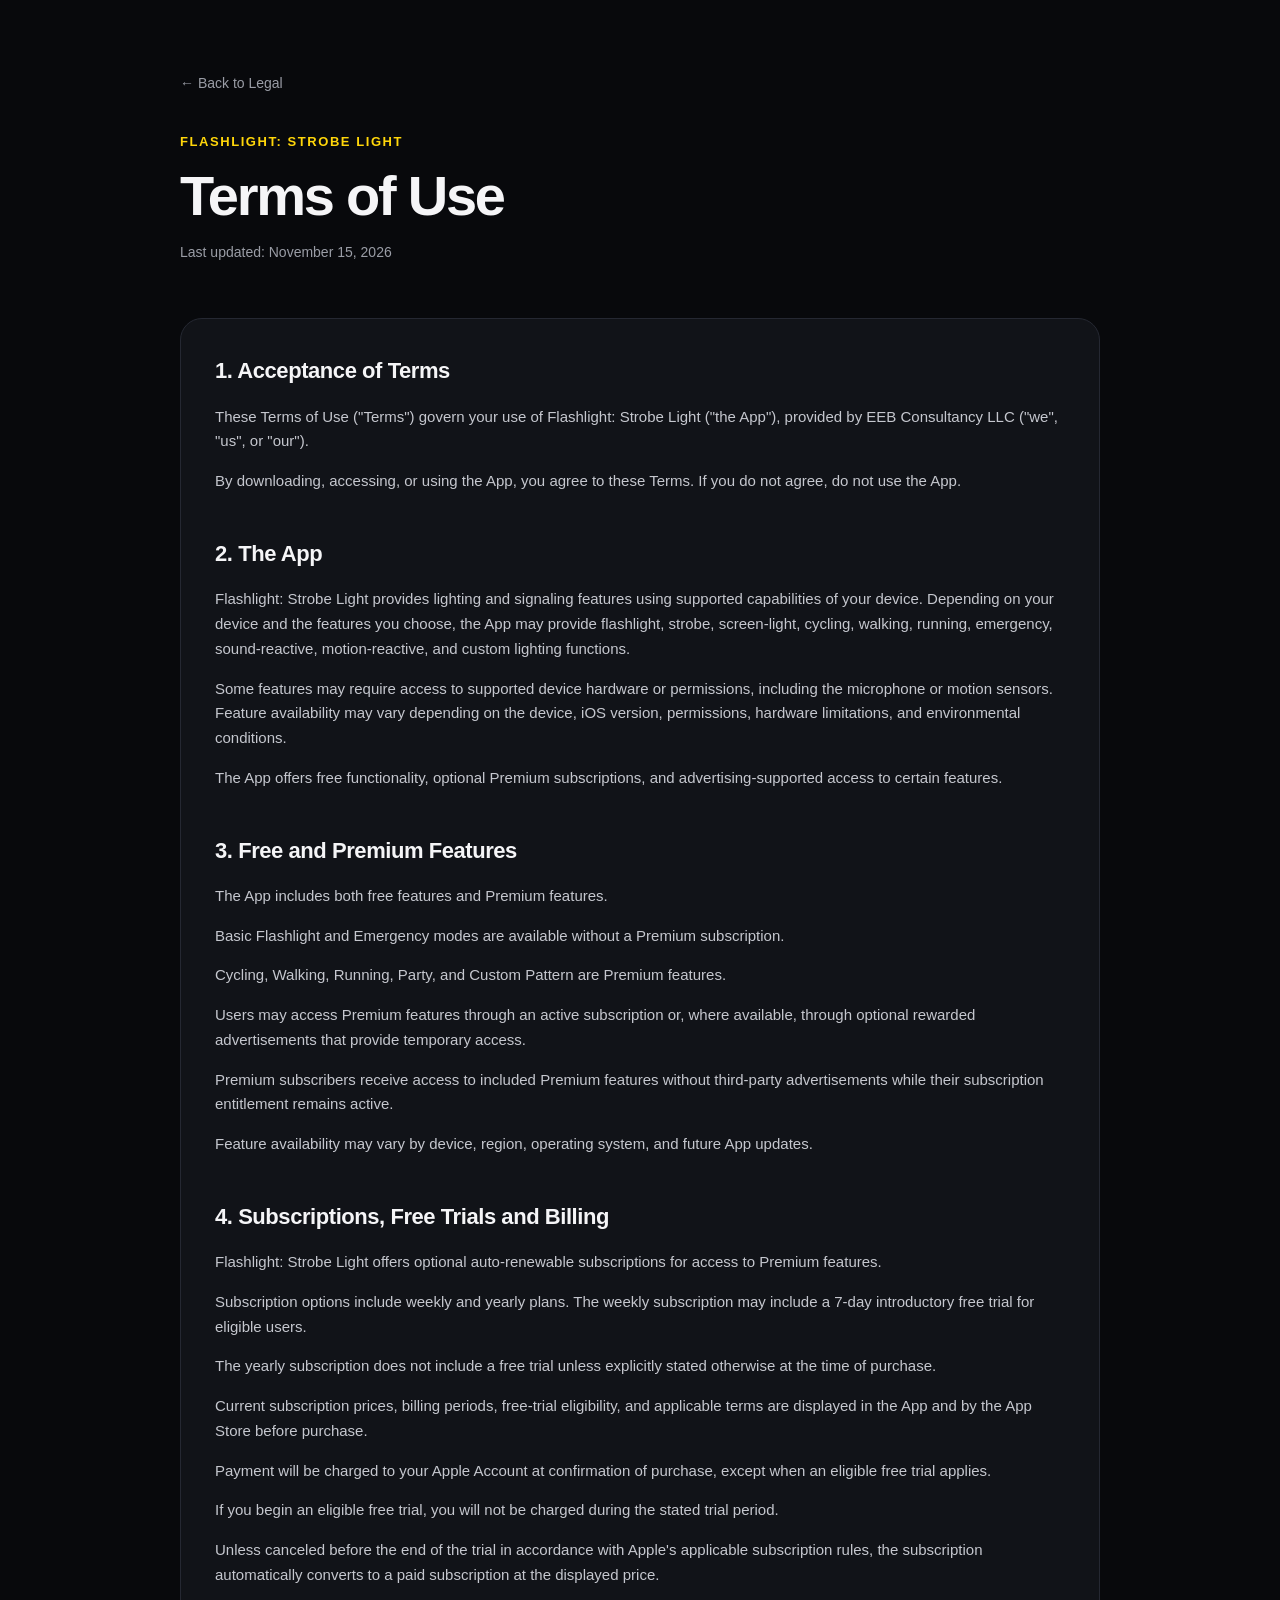
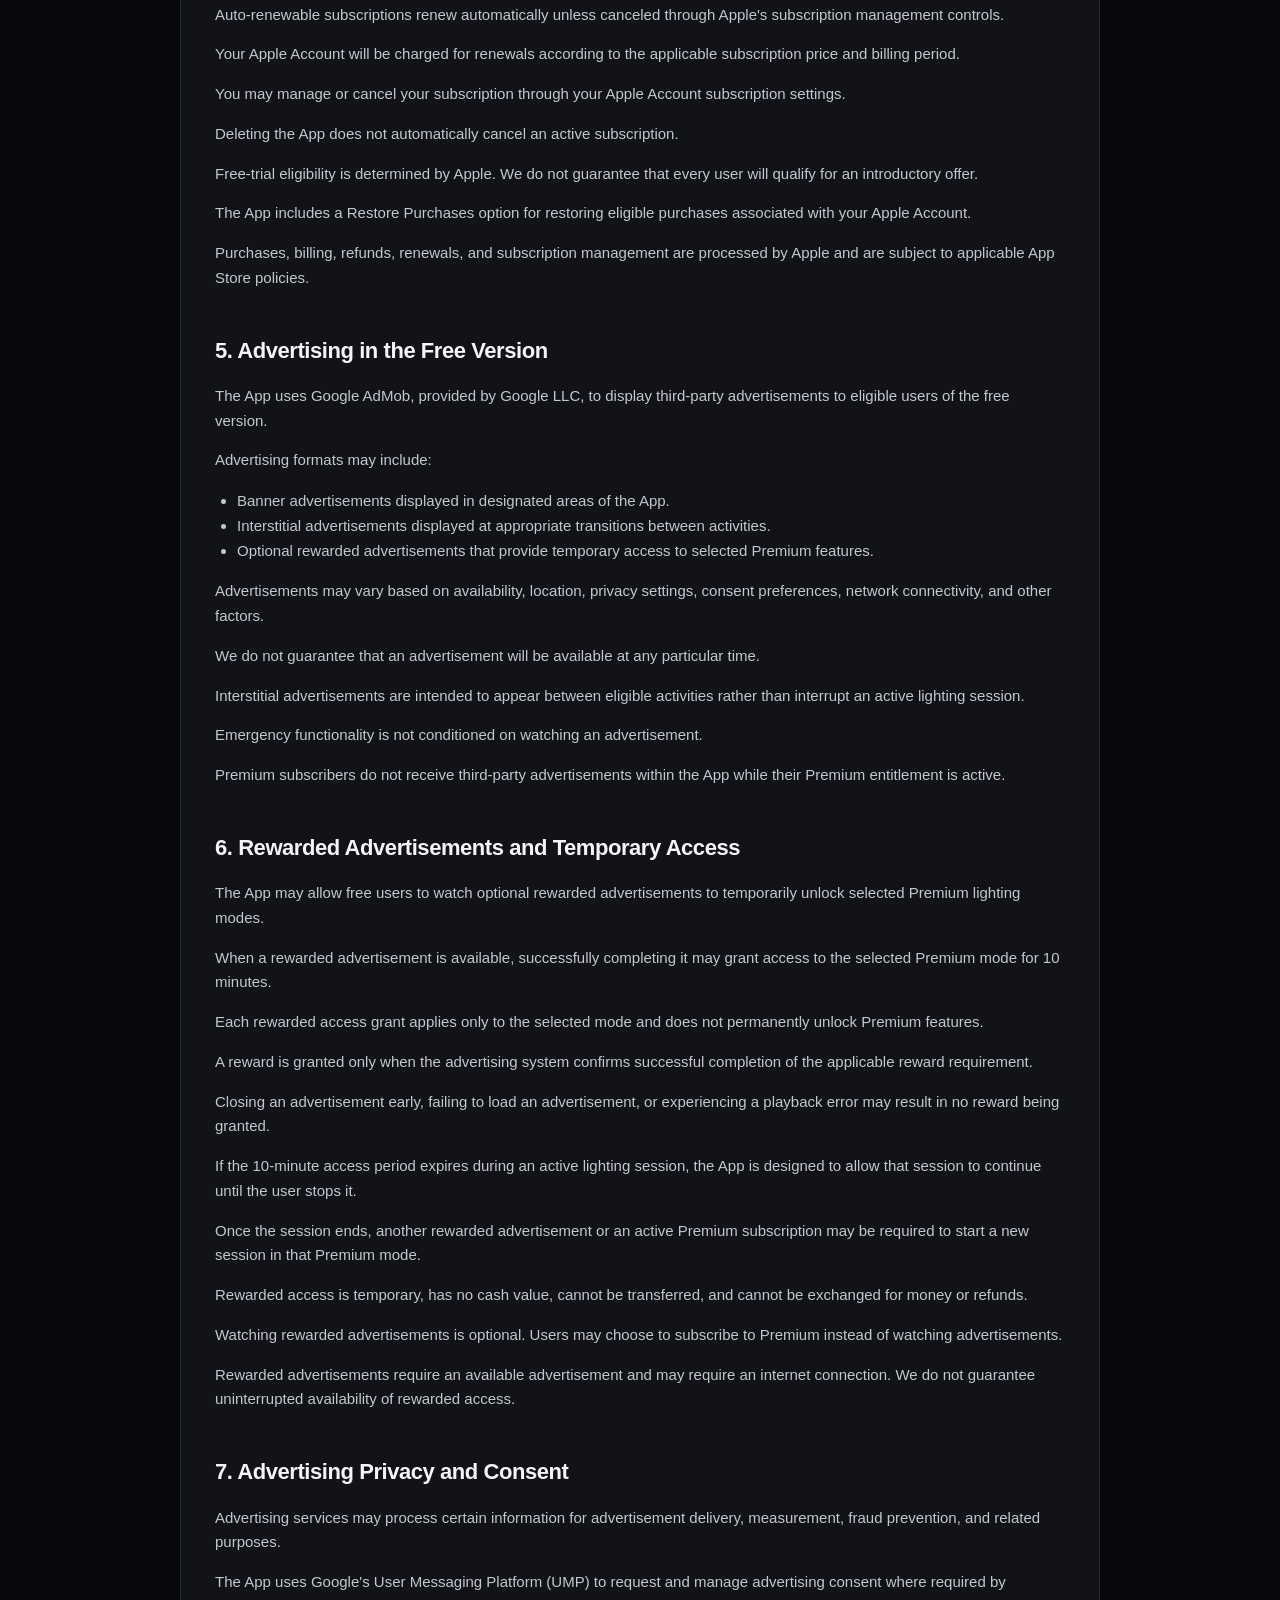
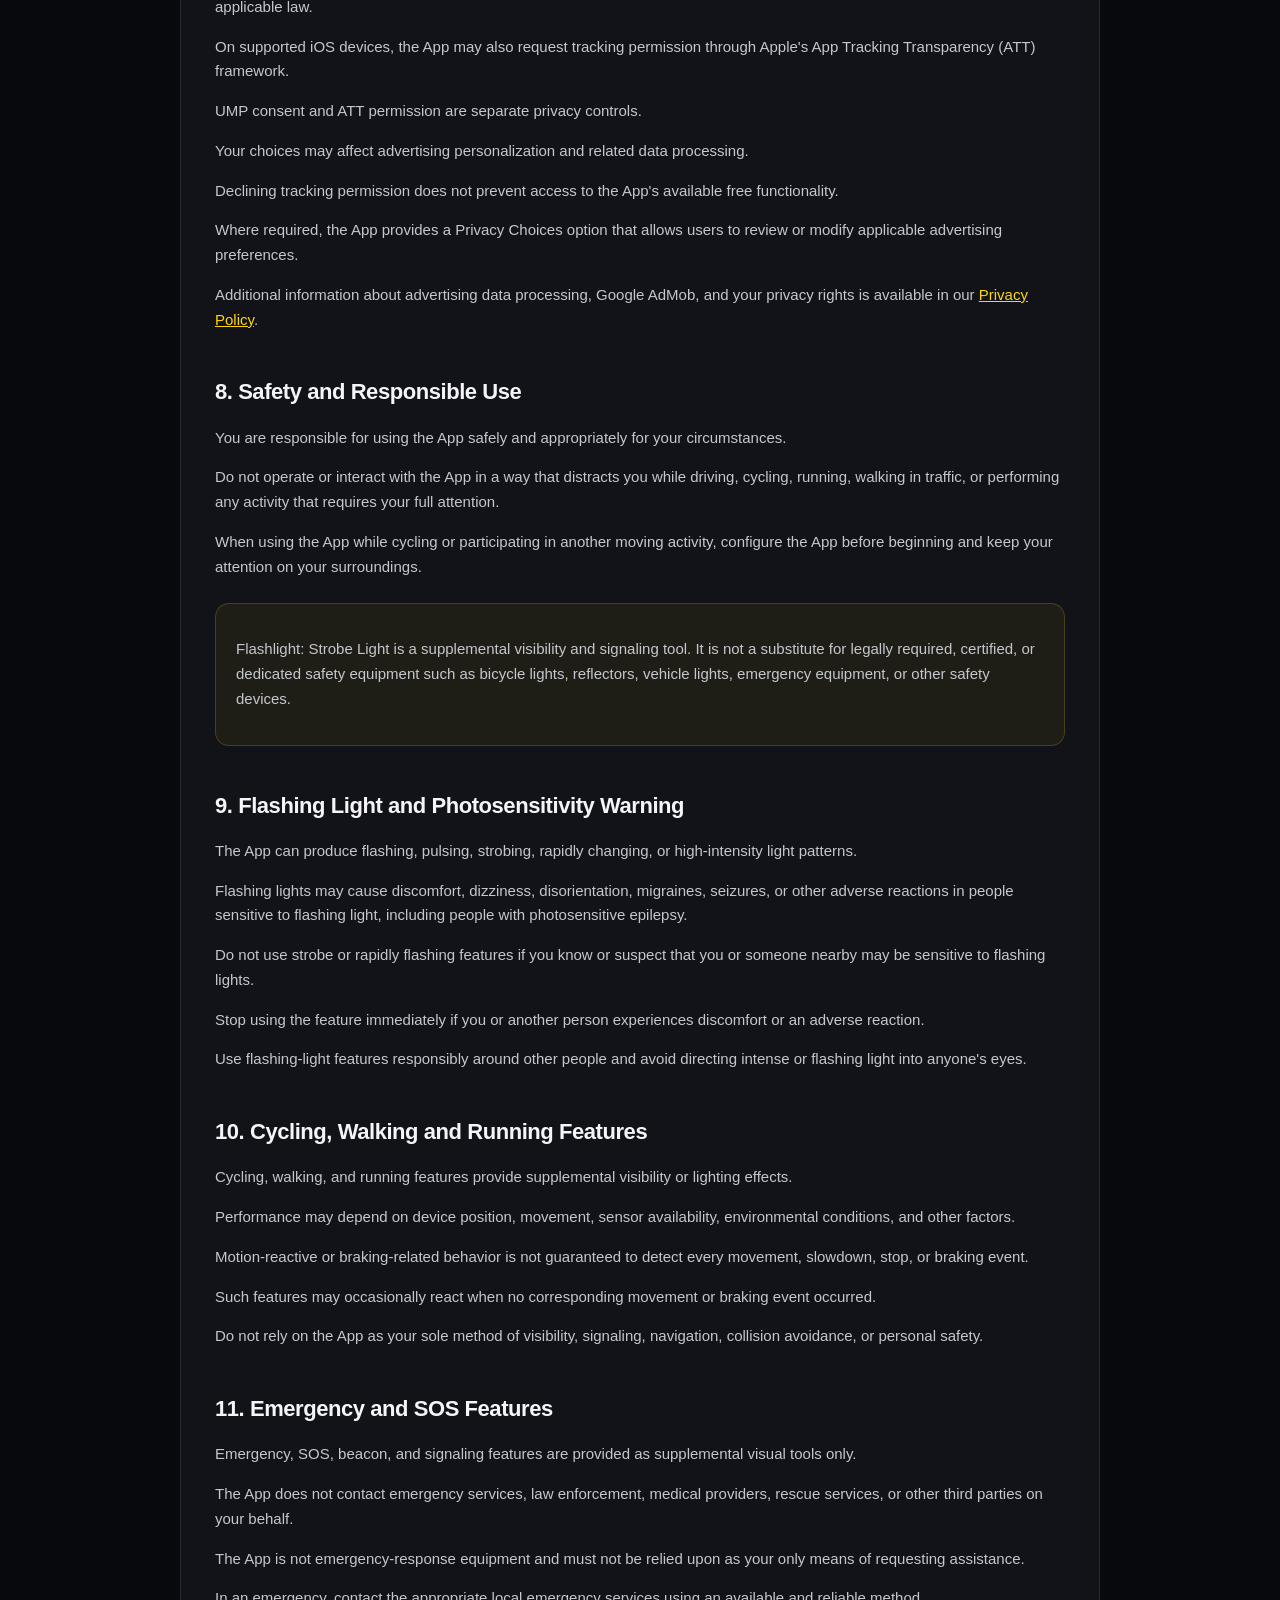
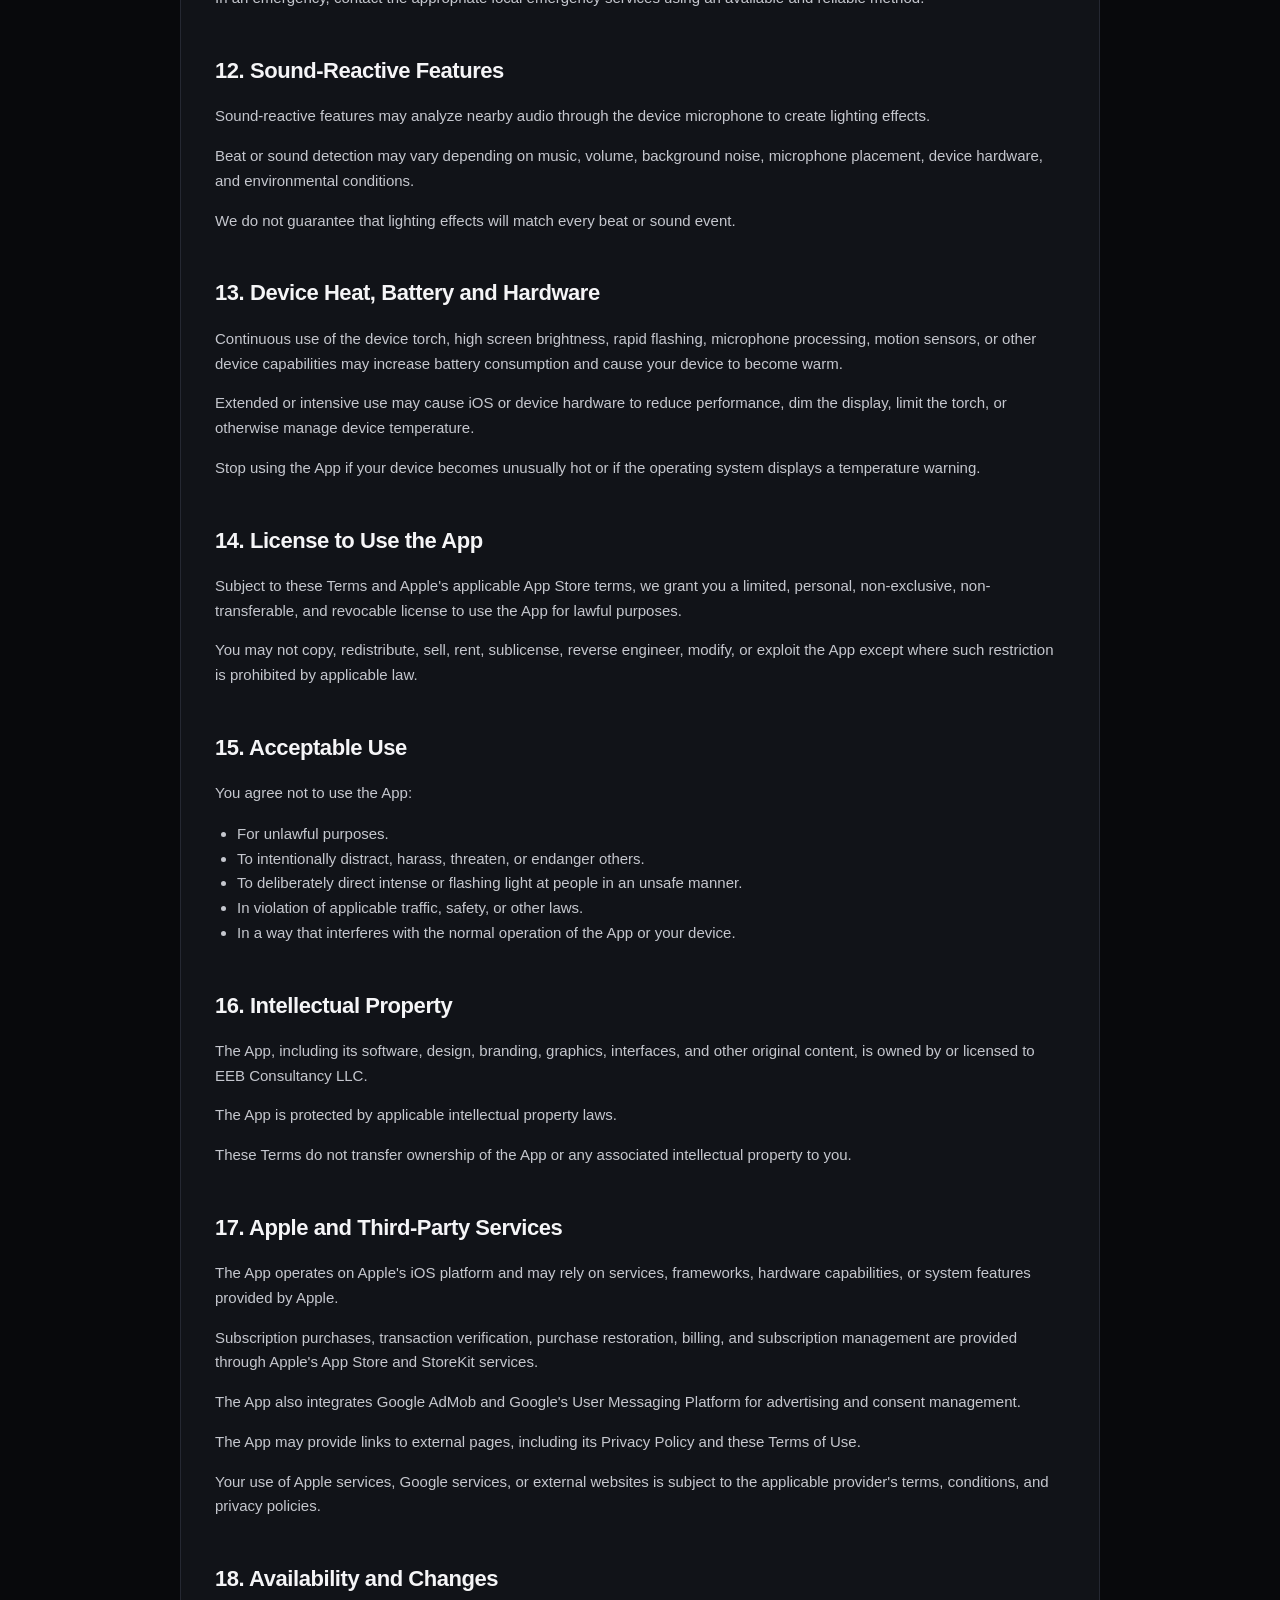
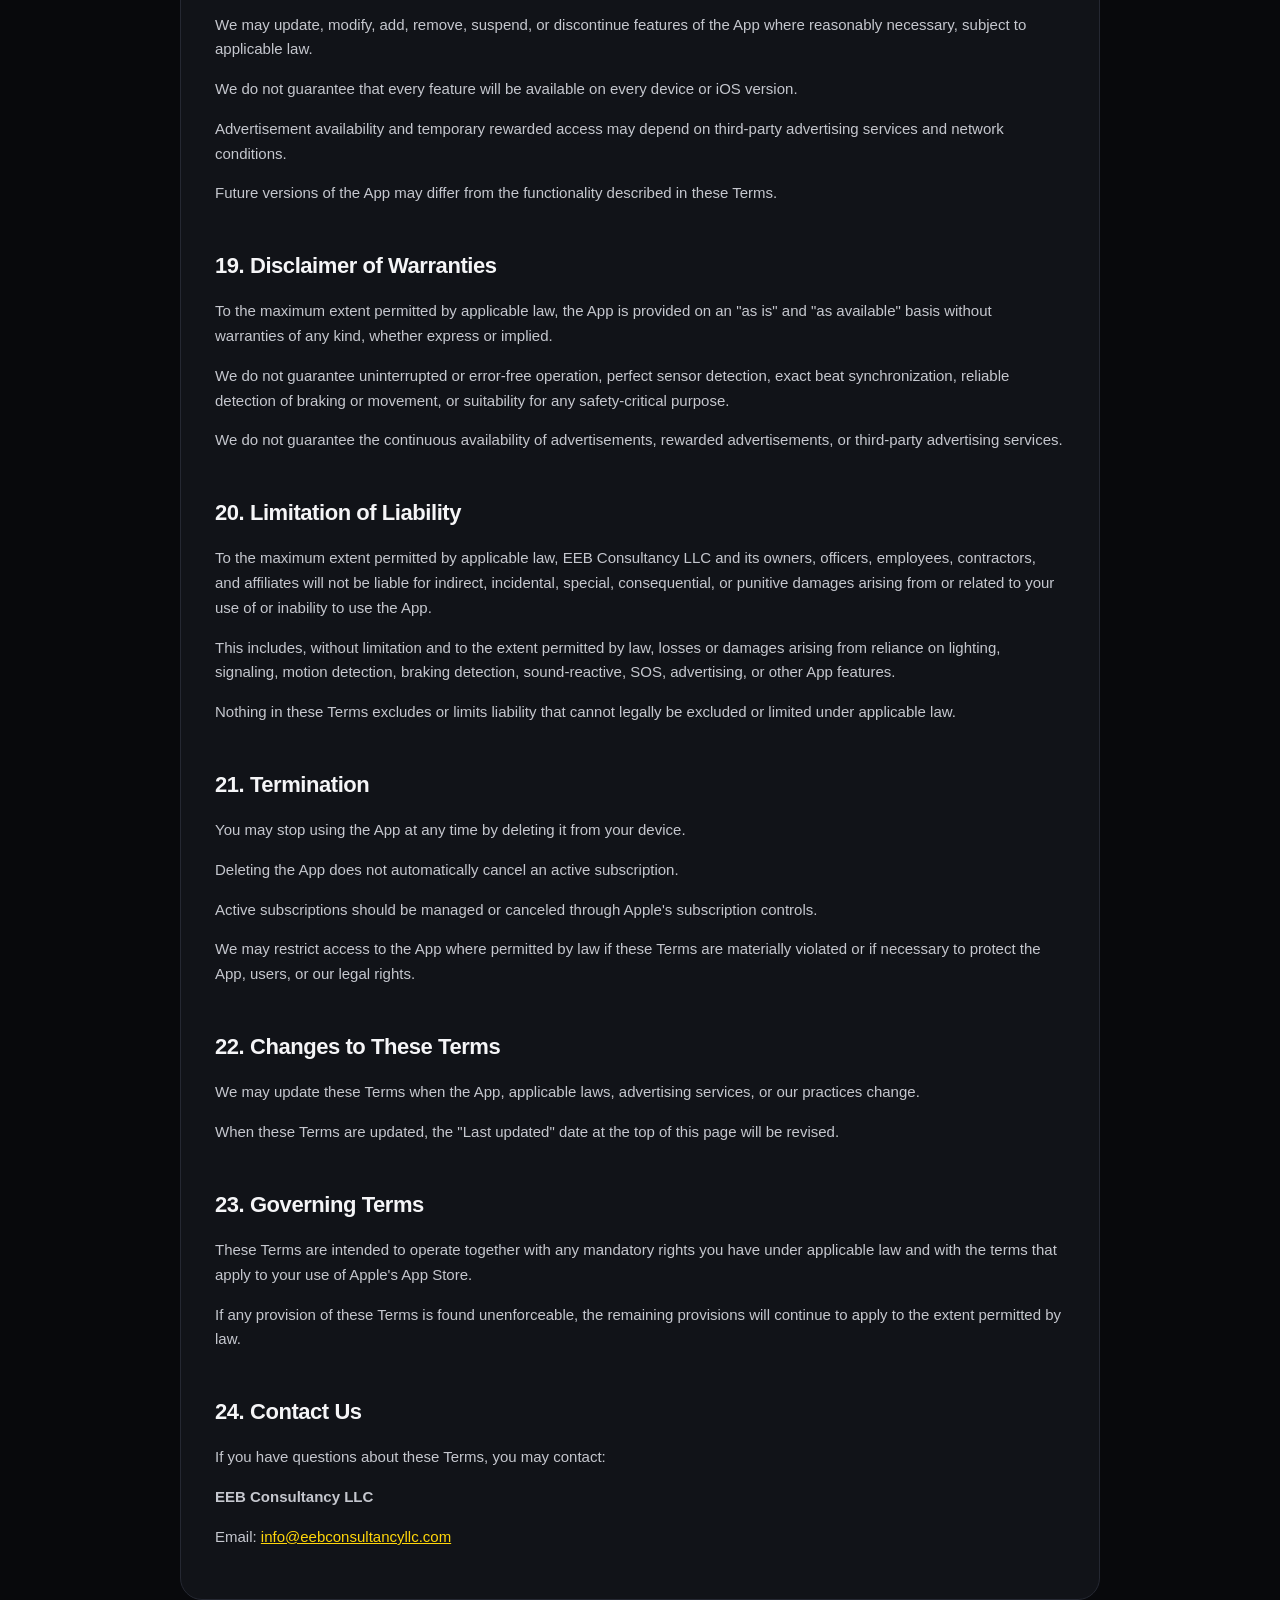
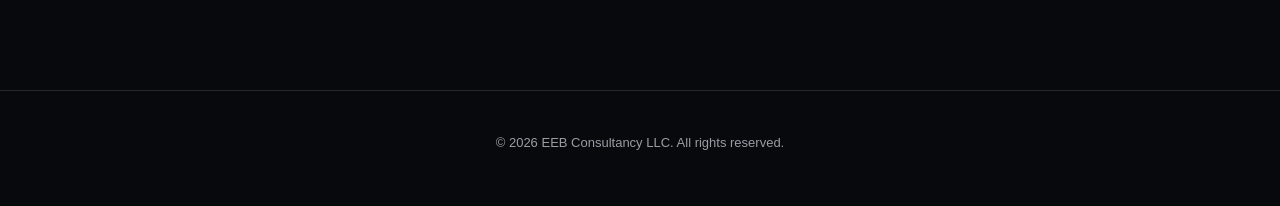
==== commit 76540548: "Update terms.html" ====
--- a/terms.html
+++ b/terms.html
@@ -24,7 +24,7 @@
 
       <p class="eyebrow">Flashlight: Strobe Light</p>
       <h1>Terms of Use</h1>
-      <p class="last-updated">Last updated: October 23, 2026</p>
+      <p class="last-updated">Last updated: November 15, 2026</p>
     </header>
 
     <article class="legal-content">
@@ -38,8 +38,8 @@
       </p>
 
       <p>
-        By downloading, accessing, or using the App, you agree to these
-        Terms. If you do not agree to these Terms, do not use the App.
+        By downloading, accessing, or using the App, you agree to
+        these Terms. If you do not agree, do not use the App.
       </p>
 
 
@@ -62,24 +62,44 @@
         conditions.
       </p>
 
+      <p>
+        The App offers free functionality, optional Premium
+        subscriptions, and advertising-supported access to
+        certain features.
+      </p>
+
 
       <h2>3. Free and Premium Features</h2>
 
       <p>
-        The App may include both free features and Premium features
-        that require an active subscription.
-      </p>
-
-      <p>
-        Certain features may remain available without a subscription,
-        while features such as Cycling, Walking, Running, Party, and
-        Custom Pattern may require an active Premium subscription.
-      </p>
-
-      <p>
-        The availability and classification of features may change in
-        future versions of the App. Any applicable subscription
-        requirement will be displayed in the App before purchase.
+        The App includes both free features and Premium features.
+      </p>
+
+      <p>
+        Basic Flashlight and Emergency modes are available
+        without a Premium subscription.
+      </p>
+
+      <p>
+        Cycling, Walking, Running, Party, and Custom Pattern
+        are Premium features.
+      </p>
+
+      <p>
+        Users may access Premium features through an active
+        subscription or, where available, through optional
+        rewarded advertisements that provide temporary access.
+      </p>
+
+      <p>
+        Premium subscribers receive access to included Premium
+        features without third-party advertisements while their
+        subscription entitlement remains active.
+      </p>
+
+      <p>
+        Feature availability may vary by device, region,
+        operating system, and future App updates.
       </p>
 
 
@@ -91,388 +111,708 @@
       </p>
 
       <p>
-        Subscription options may include a weekly subscription and a
-        yearly subscription. The weekly subscription may include a
-        7-day introductory free trial for eligible users. The yearly
-        subscription does not include a free trial unless explicitly
-        stated otherwise at the time of purchase.
-      </p>
-
-      <p>
-        Current prices, subscription periods, free-trial eligibility,
-        and other purchase terms are displayed in the App and by the
-        App Store before you confirm a purchase.
-      </p>
-
-      <p>
-        Payment will be charged to your Apple Account at confirmation
-        of purchase, except when an eligible free trial applies.
-      </p>
-
-      <p>
-        If you begin an eligible free trial, you will not be charged
-        during the stated trial period. Unless you cancel before the
-        end of the trial in accordance with Apple's subscription
-        cancellation rules, the subscription will automatically convert
-        to a paid subscription at the price displayed when you
-        subscribed.
-      </p>
-
-      <p>
-        Auto-renewable subscriptions automatically renew unless
-        canceled in accordance with Apple's applicable subscription
-        terms. Your Apple Account will be charged for renewal according
-        to the subscription price and billing period shown by the App
-        Store.
-      </p>
-
-      <p>
-        You can manage or cancel your subscription through your Apple
-        Account subscription settings. Deleting the App does not
-        automatically cancel an active subscription.
-      </p>
-
-      <p>
-        Free-trial eligibility is determined by Apple. We do not
-        guarantee that every user will be eligible for an introductory
-        free trial.
-      </p>
-
-      <p>
-        The App includes a Restore Purchases option that can be used to
-        restore eligible purchases associated with your Apple Account.
-      </p>
-
-      <p>
-        Purchases, billing, subscription management, refunds, and
-        transaction processing are handled by Apple and are also
-        subject to Apple's applicable App Store terms and policies.
-      </p>
-
-
-      <h2>5. Safety and Responsible Use</h2>
-
-      <p>
-        You are responsible for using the App safely and appropriately
-        for your circumstances.
-      </p>
-
-      <p>
-        Do not operate or interact with the App in a way that distracts
-        you while driving, cycling, running, walking in traffic, or
-        performing any activity that requires your full attention.
-      </p>
-
-      <p>
-        When using the App while cycling or participating in another
-        moving activity, configure the App before beginning and keep
-        your attention on your surroundings.
+        Subscription options include weekly and yearly plans.
+        The weekly subscription may include a 7-day introductory
+        free trial for eligible users.
+      </p>
+
+      <p>
+        The yearly subscription does not include a free trial
+        unless explicitly stated otherwise at the time of purchase.
+      </p>
+
+      <p>
+        Current subscription prices, billing periods, free-trial
+        eligibility, and applicable terms are displayed in the
+        App and by the App Store before purchase.
+      </p>
+
+      <p>
+        Payment will be charged to your Apple Account at
+        confirmation of purchase, except when an eligible
+        free trial applies.
+      </p>
+
+      <p>
+        If you begin an eligible free trial, you will not be
+        charged during the stated trial period.
+      </p>
+
+      <p>
+        Unless canceled before the end of the trial in accordance
+        with Apple's applicable subscription rules, the
+        subscription automatically converts to a paid
+        subscription at the displayed price.
+      </p>
+
+      <p>
+        Auto-renewable subscriptions renew automatically
+        unless canceled through Apple's subscription
+        management controls.
+      </p>
+
+      <p>
+        Your Apple Account will be charged for renewals
+        according to the applicable subscription price
+        and billing period.
+      </p>
+
+      <p>
+        You may manage or cancel your subscription through
+        your Apple Account subscription settings.
+      </p>
+
+      <p>
+        Deleting the App does not automatically cancel
+        an active subscription.
+      </p>
+
+      <p>
+        Free-trial eligibility is determined by Apple.
+        We do not guarantee that every user will qualify
+        for an introductory offer.
+      </p>
+
+      <p>
+        The App includes a Restore Purchases option
+        for restoring eligible purchases associated
+        with your Apple Account.
+      </p>
+
+      <p>
+        Purchases, billing, refunds, renewals, and
+        subscription management are processed by Apple
+        and are subject to applicable App Store policies.
+      </p>
+
+
+      <h2>5. Advertising in the Free Version</h2>
+
+      <p>
+        The App uses Google AdMob, provided by Google LLC,
+        to display third-party advertisements to eligible
+        users of the free version.
+      </p>
+
+      <p>
+        Advertising formats may include:
+      </p>
+
+      <ul>
+        <li>
+          Banner advertisements displayed in designated
+          areas of the App.
+        </li>
+        <li>
+          Interstitial advertisements displayed at
+          appropriate transitions between activities.
+        </li>
+        <li>
+          Optional rewarded advertisements that provide
+          temporary access to selected Premium features.
+        </li>
+      </ul>
+
+      <p>
+        Advertisements may vary based on availability,
+        location, privacy settings, consent preferences,
+        network connectivity, and other factors.
+      </p>
+
+      <p>
+        We do not guarantee that an advertisement
+        will be available at any particular time.
+      </p>
+
+      <p>
+        Interstitial advertisements are intended to
+        appear between eligible activities rather than
+        interrupt an active lighting session.
+      </p>
+
+      <p>
+        Emergency functionality is not conditioned
+        on watching an advertisement.
+      </p>
+
+      <p>
+        Premium subscribers do not receive third-party
+        advertisements within the App while their
+        Premium entitlement is active.
+      </p>
+
+
+      <h2>6. Rewarded Advertisements and Temporary Access</h2>
+
+      <p>
+        The App may allow free users to watch optional
+        rewarded advertisements to temporarily unlock
+        selected Premium lighting modes.
+      </p>
+
+      <p>
+        When a rewarded advertisement is available,
+        successfully completing it may grant access
+        to the selected Premium mode for 10 minutes.
+      </p>
+
+      <p>
+        Each rewarded access grant applies only to
+        the selected mode and does not permanently
+        unlock Premium features.
+      </p>
+
+      <p>
+        A reward is granted only when the advertising
+        system confirms successful completion of the
+        applicable reward requirement.
+      </p>
+
+      <p>
+        Closing an advertisement early, failing to
+        load an advertisement, or experiencing a
+        playback error may result in no reward
+        being granted.
+      </p>
+
+      <p>
+        If the 10-minute access period expires during
+        an active lighting session, the App is designed
+        to allow that session to continue until the
+        user stops it.
+      </p>
+
+      <p>
+        Once the session ends, another rewarded
+        advertisement or an active Premium subscription
+        may be required to start a new session
+        in that Premium mode.
+      </p>
+
+      <p>
+        Rewarded access is temporary, has no cash
+        value, cannot be transferred, and cannot
+        be exchanged for money or refunds.
+      </p>
+
+      <p>
+        Watching rewarded advertisements is optional.
+        Users may choose to subscribe to Premium
+        instead of watching advertisements.
+      </p>
+
+      <p>
+        Rewarded advertisements require an available
+        advertisement and may require an internet
+        connection. We do not guarantee uninterrupted
+        availability of rewarded access.
+      </p>
+
+
+      <h2>7. Advertising Privacy and Consent</h2>
+
+      <p>
+        Advertising services may process certain
+        information for advertisement delivery,
+        measurement, fraud prevention, and related
+        purposes.
+      </p>
+
+      <p>
+        The App uses Google's User Messaging Platform
+        (UMP) to request and manage advertising
+        consent where required by applicable law.
+      </p>
+
+      <p>
+        On supported iOS devices, the App may also
+        request tracking permission through Apple's
+        App Tracking Transparency (ATT) framework.
+      </p>
+
+      <p>
+        UMP consent and ATT permission are separate
+        privacy controls.
+      </p>
+
+      <p>
+        Your choices may affect advertising
+        personalization and related data processing.
+      </p>
+
+      <p>
+        Declining tracking permission does not
+        prevent access to the App's available
+        free functionality.
+      </p>
+
+      <p>
+        Where required, the App provides a Privacy
+        Choices option that allows users to review
+        or modify applicable advertising preferences.
+      </p>
+
+      <p>
+        Additional information about advertising
+        data processing, Google AdMob, and your
+        privacy rights is available in our
+        <a href="privacy.html">Privacy Policy</a>.
+      </p>
+
+
+      <h2>8. Safety and Responsible Use</h2>
+
+      <p>
+        You are responsible for using the App safely
+        and appropriately for your circumstances.
+      </p>
+
+      <p>
+        Do not operate or interact with the App
+        in a way that distracts you while driving,
+        cycling, running, walking in traffic,
+        or performing any activity that requires
+        your full attention.
+      </p>
+
+      <p>
+        When using the App while cycling or
+        participating in another moving activity,
+        configure the App before beginning and
+        keep your attention on your surroundings.
       </p>
 
       <div class="notice">
         <p>
-          Flashlight: Strobe Light is a supplemental visibility and
-          signaling tool. It is not a substitute for legally required,
-          certified, or dedicated safety equipment such as bicycle
-          lights, reflectors, vehicle lights, emergency equipment, or
-          other safety devices.
+          Flashlight: Strobe Light is a supplemental
+          visibility and signaling tool. It is not
+          a substitute for legally required,
+          certified, or dedicated safety equipment
+          such as bicycle lights, reflectors,
+          vehicle lights, emergency equipment,
+          or other safety devices.
         </p>
       </div>
 
 
-      <h2>6. Flashing Light and Photosensitivity Warning</h2>
-
-      <p>
-        The App can produce flashing, pulsing, strobing, rapidly
-        changing, or high-intensity light patterns.
-      </p>
-
-      <p>
-        Flashing lights may cause discomfort, dizziness, disorientation,
-        migraines, seizures, or other adverse reactions in people who
-        are sensitive to flashing or rapidly changing light, including
-        people with photosensitive epilepsy.
-      </p>
-
-      <p>
-        Do not use strobe or rapidly flashing features if you know or
-        suspect that you or someone nearby may be sensitive to flashing
-        lights. Stop using the feature immediately if you or another
-        person experiences discomfort or an adverse reaction.
-      </p>
-
-      <p>
-        Use flashing-light features responsibly around other people
-        and avoid directing intense or flashing light into anyone's
-        eyes.
-      </p>
-
-
-      <h2>7. Cycling, Walking and Running Features</h2>
-
-      <p>
-        Cycling, walking, and running features are intended to provide
-        supplemental visibility or lighting effects. Their performance
-        may depend on device position, movement, sensor availability,
+      <h2>9. Flashing Light and Photosensitivity Warning</h2>
+
+      <p>
+        The App can produce flashing, pulsing,
+        strobing, rapidly changing, or
+        high-intensity light patterns.
+      </p>
+
+      <p>
+        Flashing lights may cause discomfort,
+        dizziness, disorientation, migraines,
+        seizures, or other adverse reactions
+        in people sensitive to flashing light,
+        including people with photosensitive
+        epilepsy.
+      </p>
+
+      <p>
+        Do not use strobe or rapidly flashing
+        features if you know or suspect that
+        you or someone nearby may be sensitive
+        to flashing lights.
+      </p>
+
+      <p>
+        Stop using the feature immediately
+        if you or another person experiences
+        discomfort or an adverse reaction.
+      </p>
+
+      <p>
+        Use flashing-light features responsibly
+        around other people and avoid directing
+        intense or flashing light into anyone's eyes.
+      </p>
+
+
+      <h2>10. Cycling, Walking and Running Features</h2>
+
+      <p>
+        Cycling, walking, and running features
+        provide supplemental visibility or
+        lighting effects.
+      </p>
+
+      <p>
+        Performance may depend on device position,
+        movement, sensor availability,
         environmental conditions, and other factors.
       </p>
 
       <p>
-        Motion-reactive or braking-related behavior is not guaranteed
-        to detect every movement, slowdown, stop, or braking event and
-        may occasionally react when no such event occurred.
-      </p>
-
-      <p>
-        Do not rely on the App as your sole method of visibility,
-        signaling, navigation, collision avoidance, or personal safety.
-      </p>
-
-
-      <h2>8. Emergency and SOS Features</h2>
-
-      <p>
-        Emergency, SOS, beacon, and signaling features are provided as
-        supplemental visual tools only.
-      </p>
-
-      <p>
-        The App does not contact emergency services, law enforcement,
-        medical providers, rescue services, or other third parties on
-        your behalf.
-      </p>
-
-      <p>
-        The App is not emergency-response equipment and must not be
-        relied upon as your only means of requesting assistance or
-        communicating during an emergency.
-      </p>
-
-      <p>
-        In an emergency, contact the appropriate local emergency
-        services using an available and reliable method.
-      </p>
-
-
-      <h2>9. Sound-Reactive Features</h2>
-
-      <p>
-        Sound-reactive features may analyze nearby audio through the
-        device microphone to create lighting effects based on detected
-        sound characteristics.
-      </p>
-
-      <p>
-        Beat or sound detection may vary depending on music, volume,
-        background noise, microphone placement, device hardware, and
-        environmental conditions. We do not guarantee that lighting
-        effects will match every beat or sound event.
-      </p>
-
-
-      <h2>10. Device Heat, Battery and Hardware</h2>
-
-      <p>
-        Continuous use of the device torch, high screen brightness,
-        rapid flashing, microphone processing, motion sensors, or other
-        device capabilities may increase battery consumption and may
+        Motion-reactive or braking-related behavior
+        is not guaranteed to detect every movement,
+        slowdown, stop, or braking event.
+      </p>
+
+      <p>
+        Such features may occasionally react
+        when no corresponding movement or
+        braking event occurred.
+      </p>
+
+      <p>
+        Do not rely on the App as your sole
+        method of visibility, signaling,
+        navigation, collision avoidance,
+        or personal safety.
+      </p>
+
+
+      <h2>11. Emergency and SOS Features</h2>
+
+      <p>
+        Emergency, SOS, beacon, and signaling
+        features are provided as supplemental
+        visual tools only.
+      </p>
+
+      <p>
+        The App does not contact emergency
+        services, law enforcement, medical
+        providers, rescue services, or
+        other third parties on your behalf.
+      </p>
+
+      <p>
+        The App is not emergency-response
+        equipment and must not be relied
+        upon as your only means of
+        requesting assistance.
+      </p>
+
+      <p>
+        In an emergency, contact the
+        appropriate local emergency
+        services using an available
+        and reliable method.
+      </p>
+
+
+      <h2>12. Sound-Reactive Features</h2>
+
+      <p>
+        Sound-reactive features may analyze
+        nearby audio through the device
+        microphone to create lighting effects.
+      </p>
+
+      <p>
+        Beat or sound detection may vary
+        depending on music, volume,
+        background noise, microphone placement,
+        device hardware, and environmental conditions.
+      </p>
+
+      <p>
+        We do not guarantee that lighting effects
+        will match every beat or sound event.
+      </p>
+
+
+      <h2>13. Device Heat, Battery and Hardware</h2>
+
+      <p>
+        Continuous use of the device torch,
+        high screen brightness, rapid flashing,
+        microphone processing, motion sensors,
+        or other device capabilities may
+        increase battery consumption and
         cause your device to become warm.
       </p>
 
       <p>
-        Extended or intensive use may cause iOS or the device hardware
-        to reduce performance, dim the display, limit the torch, or
-        otherwise manage device temperature.
-      </p>
-
-      <p>
-        Stop using the App if your device becomes unusually hot or if
-        the operating system displays a temperature warning.
-      </p>
-
-
-      <h2>11. License to Use the App</h2>
-
-      <p>
-        Subject to these Terms and Apple's applicable App Store terms,
-        we grant you a limited, personal, non-exclusive,
-        non-transferable, and revocable license to use the App for
-        lawful personal purposes.
-      </p>
-
-      <p>
-        You may not copy, redistribute, sell, rent, sublicense,
-        reverse engineer, modify, or exploit the App except where such
-        restriction is prohibited by applicable law.
-      </p>
-
-
-      <h2>12. Acceptable Use</h2>
+        Extended or intensive use may cause
+        iOS or device hardware to reduce
+        performance, dim the display,
+        limit the torch, or otherwise
+        manage device temperature.
+      </p>
+
+      <p>
+        Stop using the App if your device
+        becomes unusually hot or if the
+        operating system displays a
+        temperature warning.
+      </p>
+
+
+      <h2>14. License to Use the App</h2>
+
+      <p>
+        Subject to these Terms and Apple's
+        applicable App Store terms, we grant
+        you a limited, personal, non-exclusive,
+        non-transferable, and revocable license
+        to use the App for lawful purposes.
+      </p>
+
+      <p>
+        You may not copy, redistribute, sell,
+        rent, sublicense, reverse engineer,
+        modify, or exploit the App except
+        where such restriction is prohibited
+        by applicable law.
+      </p>
+
+
+      <h2>15. Acceptable Use</h2>
 
       <p>
         You agree not to use the App:
       </p>
 
       <ul>
-        <li>for unlawful purposes;</li>
-        <li>to intentionally distract, harass, threaten, or endanger others;</li>
-        <li>to deliberately direct intense or flashing light at people in an unsafe manner;</li>
-        <li>in violation of applicable traffic, safety, or other laws;</li>
-        <li>in a way that interferes with the normal operation of the App or your device.</li>
+        <li>For unlawful purposes.</li>
+        <li>
+          To intentionally distract, harass,
+          threaten, or endanger others.
+        </li>
+        <li>
+          To deliberately direct intense
+          or flashing light at people
+          in an unsafe manner.
+        </li>
+        <li>
+          In violation of applicable
+          traffic, safety, or other laws.
+        </li>
+        <li>
+          In a way that interferes with
+          the normal operation of the
+          App or your device.
+        </li>
       </ul>
 
 
-      <h2>13. Intellectual Property</h2>
-
-      <p>
-        The App, including its software, design, branding, graphics,
-        interfaces, and other original content, is owned by or licensed
-        to EEB Consultancy LLC and is protected by applicable
+      <h2>16. Intellectual Property</h2>
+
+      <p>
+        The App, including its software,
+        design, branding, graphics,
+        interfaces, and other original
+        content, is owned by or licensed
+        to EEB Consultancy LLC.
+      </p>
+
+      <p>
+        The App is protected by applicable
         intellectual property laws.
       </p>
 
       <p>
-        These Terms do not transfer ownership of the App or any
-        associated intellectual property to you.
-      </p>
-
-
-      <h2>14. Apple and Third-Party Services</h2>
-
-      <p>
-        The App operates on Apple's iOS platform and may rely on
-        services, frameworks, hardware capabilities, or system features
-        provided by Apple.
-      </p>
-
-      <p>
-        Subscription purchases, transaction verification, purchase
-        restoration, billing, and subscription management are provided
-        through Apple's App Store and StoreKit services.
-      </p>
-
-      <p>
-        The App may also provide links to external pages, including its
-        Privacy Policy and these Terms of Use.
-      </p>
-
-      <p>
-        Your use of Apple services or external websites is subject to
-        the applicable provider's terms, conditions, and privacy
-        policies.
-      </p>
-
-
-      <h2>15. Availability and Changes</h2>
-
-      <p>
-        We may update, modify, add, remove, suspend, or discontinue
-        features of the App where reasonably necessary, subject to
-        applicable law.
-      </p>
-
-      <p>
-        We do not guarantee that every feature will be available on
+        These Terms do not transfer
+        ownership of the App or any
+        associated intellectual property
+        to you.
+      </p>
+
+
+      <h2>17. Apple and Third-Party Services</h2>
+
+      <p>
+        The App operates on Apple's iOS
+        platform and may rely on services,
+        frameworks, hardware capabilities,
+        or system features provided by Apple.
+      </p>
+
+      <p>
+        Subscription purchases, transaction
+        verification, purchase restoration,
+        billing, and subscription management
+        are provided through Apple's
+        App Store and StoreKit services.
+      </p>
+
+      <p>
+        The App also integrates Google AdMob
+        and Google's User Messaging Platform
+        for advertising and consent management.
+      </p>
+
+      <p>
+        The App may provide links to external
+        pages, including its Privacy Policy
+        and these Terms of Use.
+      </p>
+
+      <p>
+        Your use of Apple services, Google
+        services, or external websites is
+        subject to the applicable provider's
+        terms, conditions, and privacy policies.
+      </p>
+
+
+      <h2>18. Availability and Changes</h2>
+
+      <p>
+        We may update, modify, add, remove,
+        suspend, or discontinue features
+        of the App where reasonably necessary,
+        subject to applicable law.
+      </p>
+
+      <p>
+        We do not guarantee that every
+        feature will be available on
         every device or iOS version.
       </p>
 
       <p>
-        Future versions of the App may differ from the features,
-        functionality, or availability described in these Terms.
-      </p>
-
-
-      <h2>16. Disclaimer of Warranties</h2>
-
-      <p>
-        To the maximum extent permitted by applicable law, the App is
-        provided on an "as is" and "as available" basis without
-        warranties of any kind, whether express or implied.
-      </p>
-
-      <p>
-        We do not guarantee uninterrupted or error-free operation,
-        perfect sensor detection, exact beat synchronization, reliable
-        detection of braking or movement, or suitability of the App
-        for any particular safety-critical purpose.
-      </p>
-
-
-      <h2>17. Limitation of Liability</h2>
-
-      <p>
-        To the maximum extent permitted by applicable law,
-        EEB Consultancy LLC and its owners, officers, employees,
-        contractors, and affiliates will not be liable for indirect,
-        incidental, special, consequential, or punitive damages arising
-        from or related to your use of or inability to use the App.
-      </p>
-
-      <p>
-        This includes, without limitation and to the extent permitted
-        by law, losses or damages arising from reliance on lighting,
-        signaling, motion detection, braking detection, sound-reactive,
-        SOS, or other App features.
-      </p>
-
-      <p>
-        Nothing in these Terms excludes or limits liability that cannot
-        legally be excluded or limited under applicable law.
-      </p>
-
-
-      <h2>18. Termination</h2>
-
-      <p>
-        You may stop using the App at any time by deleting it from your
-        device. Deleting the App does not automatically cancel an
+        Advertisement availability and
+        temporary rewarded access may
+        depend on third-party advertising
+        services and network conditions.
+      </p>
+
+      <p>
+        Future versions of the App may
+        differ from the functionality
+        described in these Terms.
+      </p>
+
+
+      <h2>19. Disclaimer of Warranties</h2>
+
+      <p>
+        To the maximum extent permitted
+        by applicable law, the App is
+        provided on an "as is" and
+        "as available" basis without
+        warranties of any kind,
+        whether express or implied.
+      </p>
+
+      <p>
+        We do not guarantee uninterrupted
+        or error-free operation, perfect
+        sensor detection, exact beat
+        synchronization, reliable detection
+        of braking or movement, or suitability
+        for any safety-critical purpose.
+      </p>
+
+      <p>
+        We do not guarantee the continuous
+        availability of advertisements,
+        rewarded advertisements, or
+        third-party advertising services.
+      </p>
+
+
+      <h2>20. Limitation of Liability</h2>
+
+      <p>
+        To the maximum extent permitted
+        by applicable law, EEB Consultancy LLC
+        and its owners, officers, employees,
+        contractors, and affiliates will
+        not be liable for indirect,
+        incidental, special, consequential,
+        or punitive damages arising from
+        or related to your use of or
+        inability to use the App.
+      </p>
+
+      <p>
+        This includes, without limitation
+        and to the extent permitted by law,
+        losses or damages arising from
+        reliance on lighting, signaling,
+        motion detection, braking detection,
+        sound-reactive, SOS, advertising,
+        or other App features.
+      </p>
+
+      <p>
+        Nothing in these Terms excludes
+        or limits liability that cannot
+        legally be excluded or limited
+        under applicable law.
+      </p>
+
+
+      <h2>21. Termination</h2>
+
+      <p>
+        You may stop using the App
+        at any time by deleting it
+        from your device.
+      </p>
+
+      <p>
+        Deleting the App does not
+        automatically cancel an
         active subscription.
       </p>
 
       <p>
-        Any active subscription should be managed or canceled through
-        the subscription controls provided by Apple.
-      </p>
-
-      <p>
-        We may restrict access to the App where permitted by law if
-        these Terms are materially violated or if necessary to protect
-        the App, users, or our legal rights.
-      </p>
-
-
-      <h2>19. Changes to These Terms</h2>
-
-      <p>
-        We may update these Terms when the App, applicable laws, or our
+        Active subscriptions should
+        be managed or canceled through
+        Apple's subscription controls.
+      </p>
+
+      <p>
+        We may restrict access to
+        the App where permitted by law
+        if these Terms are materially
+        violated or if necessary to
+        protect the App, users,
+        or our legal rights.
+      </p>
+
+
+      <h2>22. Changes to These Terms</h2>
+
+      <p>
+        We may update these Terms
+        when the App, applicable laws,
+        advertising services, or our
         practices change.
       </p>
 
       <p>
-        When these Terms are updated, the "Last updated" date at the
-        top of this page will be revised.
-      </p>
-
-
-      <h2>20. Governing Terms</h2>
-
-      <p>
-        These Terms are intended to operate together with any mandatory
-        rights you have under applicable law and with the terms that
-        apply to your use of Apple's App Store.
-      </p>
-
-      <p>
-        If any provision of these Terms is found unenforceable, the
-        remaining provisions will continue to apply to the extent
-        permitted by law.
-      </p>
-
-
-      <h2>21. Contact Us</h2>
-
-      <p>
-        If you have questions about these Terms, you may contact:
+        When these Terms are updated,
+        the "Last updated" date
+        at the top of this page
+        will be revised.
+      </p>
+
+
+      <h2>23. Governing Terms</h2>
+
+      <p>
+        These Terms are intended to
+        operate together with any
+        mandatory rights you have
+        under applicable law and
+        with the terms that apply
+        to your use of Apple's App Store.
+      </p>
+
+      <p>
+        If any provision of these
+        Terms is found unenforceable,
+        the remaining provisions
+        will continue to apply
+        to the extent permitted by law.
+      </p>
+
+
+      <h2>24. Contact Us</h2>
+
+      <p>
+        If you have questions about
+        these Terms, you may contact:
       </p>
 
       <p>
